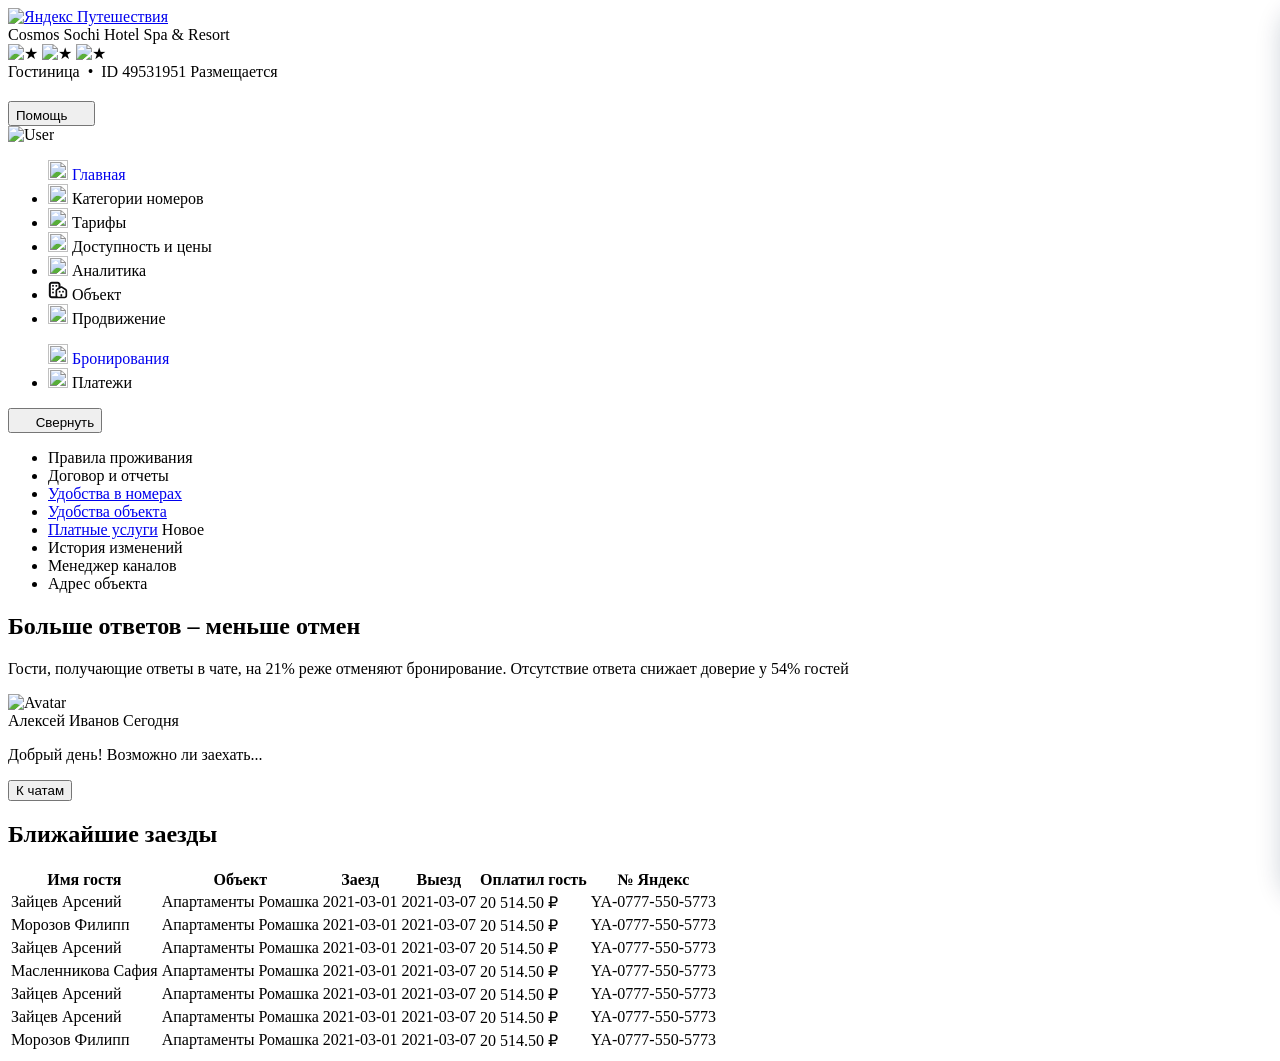
==== index.html @ efa18d1f "add index.html" ====
<!DOCTYPE html>
<html lang="ru">
<head>
  <meta charset="UTF-8">
  <meta name="viewport" content="width=device-width, initial-scale=1.0">
  <title>Extranet — Главная</title>
  <link rel="stylesheet" href="/Base2.0/tokens/tokens.css">
  <link rel="stylesheet" href="/Base2.0/styles/fonts.css">
  <link rel="stylesheet" href="/Extranet/styles.css">
  <style>
    /* BookingDrawer */
    .bd-overlay {
      position: fixed; inset: 0;
      background: rgba(13,13,15,.48);
      z-index: 200; opacity: 0;
      pointer-events: none;
      transition: opacity .3s ease;
    }
    .bd-overlay--visible { opacity: 1; pointer-events: auto; }

    .bd-drawer {
      position: fixed; top: 0; right: 0; bottom: 0;
      width: 720px;
      background: #fff;
      border-radius: 32px 0 0 32px;
      box-shadow: 0 4px 24px rgba(13,35,67,.18);
      z-index: 201;
      overflow-y: auto;
      transform: translateX(100%);
      transition: transform .35s cubic-bezier(.4,0,.2,1);
    }
    .bd-drawer--open { transform: translateX(0); }

    .bd-close-wrap {
      position: fixed; top: 0; right: 720px; bottom: 0;
      width: 80px; z-index: 202;
      display: flex; align-items: flex-start;
      justify-content: flex-end;
      padding-top: 40px; padding-right: 12px;
      opacity: 0; pointer-events: none;
      transition: opacity .3s ease;
    }
    .bd-close-wrap--visible { opacity: 1; pointer-events: auto; }

    .bd-close-btn {
      display: flex; align-items: center; justify-content: center;
      width: 56px; height: 56px;
      background: #fff; border: none; border-radius: 20px;
      cursor: pointer;
      box-shadow: 0 2px 8px rgba(13,13,15,.12);
    }
    .bd-close-btn:hover { background: #f5f5f5; }
    .bd-close-btn svg { width: 24px; height: 24px; }

    .up-table__row--active .up-td { background: #f0f4ff !important; }
  </style>
</head>
<body>
  <div class="extranet-layout">

    <!-- ─── Header ─────────────────────────────────────────────── -->
    <header class="ex-header">
      <div class="ex-header__left">
        <!-- Logo -->
        <a href="/Extranet/index.html" class="ex-logo">
          <img src="/Base2.0/assets/LogoWrapper.svg" alt="Яндекс Путешествия">
        </a>

          <!-- Hotel selector -->
        <div class="ex-hotel-selector">
          <span class="ex-hotel-selector__name">Cosmos Sochi Hotel Spa &amp; Resort</span>
          <div class="ex-hotel-selector__stars">
            <img src="/Extranet/assets/878c8e678a9e6ac3c66f79e14227854a33bf4ea5.svg" alt="★" width="16" height="16">
            <img src="/Extranet/assets/878c8e678a9e6ac3c66f79e14227854a33bf4ea5.svg" alt="★" width="16" height="16">
            <img src="/Extranet/assets/878c8e678a9e6ac3c66f79e14227854a33bf4ea5.svg" alt="★" width="16" height="16">
          </div>
          <div class="ex-hotel-selector__divider"></div>
          <span class="ex-hotel-selector__meta">Гостиница&nbsp; •&nbsp; ID 49531951</span>
          <span class="ex-hotel-selector__status">Размещается</span>
          <div class="ex-hotel-selector__divider"></div>
          <img src="/Extranet/assets/5fa4c68451031fbb33538a898504e75abbfcc20d.svg" alt="" class="ex-hotel-selector__arrow" style="transform: rotate(-90deg); width:16px; height:16px;">
        </div>
      </div>

      <div class="ex-header__right">
        <!-- Help button -->
        <button class="ex-btn-help">
          Помощь
          <img src="/Extranet/assets/0f16f7d2ba0b8eec5236bf3397557b2d69c03000.svg" alt="" width="16" height="16">
        </button>
        <!-- User avatar -->
        <div class="ex-avatar">
          <img src="/Extranet/assets/38314a65e2a3d14ef6ff5023304bc46c69811c4c.png" alt="User">
        </div>
      </div>
    </header>

    <!-- ─── Body ──────────────────────────────────────────────── -->
    <div class="ex-body">

      <!-- ─── Sidebar ─────────────────────────────────── -->
      <aside class="ex-sidebar">
        <nav class="ex-sidebar__menu">
          <!-- Group 1 -->
          <ul class="ex-sidebar__list">
            <a href="/Extranet/index.html" class="ex-snippet ex-snippet--active" style="text-decoration:none;">
              <span class="ex-snippet__icon">
                <img src="/Extranet/assets/3bc786262dec2fc94cab417e7cd8f754dcd001c2.svg" alt="" width="20" height="20">
              </span>
              <span class="ex-snippet__label">Главная</span>
            </a>
            <li class="ex-snippet">
              <span class="ex-snippet__icon">
                <img src="/Extranet/assets/8adeb14e650b099aae78d50547aa18e193871963.svg" alt="" width="20" height="20">
              </span>
              <span class="ex-snippet__label">Категории номеров</span>
            </li>
            <li class="ex-snippet">
              <span class="ex-snippet__icon">
                <img src="/Extranet/assets/b1fe04d7e178c84eb0062a43494cdf97f6b9081f.svg" alt="" width="20" height="20">
              </span>
              <span class="ex-snippet__label">Тарифы</span>
            </li>
            <li class="ex-snippet">
              <span class="ex-snippet__icon">
                <img src="/Extranet/assets/6718807c76904b2168981ed37b9888bfc2d5cfc1.svg" alt="" width="20" height="20">
              </span>
              <span class="ex-snippet__label">Доступность и цены</span>
            </li>
            <li class="ex-snippet">
              <span class="ex-snippet__icon">
                <img src="/Extranet/assets/b1fe04d7e178c84eb0062a43494cdf97f6b9081f.svg" alt="" width="20" height="20">
              </span>
              <span class="ex-snippet__label">Аналитика</span>
            </li>
            <li class="ex-snippet ex-snippet--has-submenu" id="snippet-object" onclick="toggleSubmenu()">
              <span class="ex-snippet__icon">
                <svg width="20" height="20" viewBox="0 0 20 20" fill="none" xmlns="http://www.w3.org/2000/svg"><path fill-rule="evenodd" clip-rule="evenodd" d="M8.42285 17.7715C8.41405 17.7643 8.40518 17.7573 8.39648 17.75C8.40518 17.7573 8.41406 17.7643 8.42285 17.7715ZM13.7705 8.06445C13.5018 7.89823 13.1622 7.89813 12.8936 8.06445L9.56055 10.1279C9.31526 10.2798 9.16613 10.5475 9.16602 10.8359V15.833C9.16628 16.293 9.53895 16.666 9.99902 16.666H16.666C17.1259 16.6658 17.4988 16.2929 17.499 15.833V10.8359C17.4989 10.5476 17.3497 10.2798 17.1045 10.1279L13.7705 8.06445ZM3.83203 3.66699C3.2799 3.66717 2.83203 4.11482 2.83203 4.66699V15.334C2.83238 15.8859 3.28011 16.3338 3.83203 16.334H7.5498C7.51684 16.1721 7.49906 16.0046 7.49902 15.833V10.8359C7.49914 9.97028 7.94754 9.16659 8.68359 8.71094L10.499 7.58691V4.66699C10.499 4.11482 10.0512 3.66717 9.49902 3.66699H3.83203ZM12.499 18.334H3.83203L3.67773 18.3301C2.14404 18.2522 0.913958 17.0219 0.835938 15.4883L0.832031 15.334V4.66699C0.832031 3.01025 2.17533 1.66717 3.83203 1.66699H9.49902L9.65332 1.6709C11.2383 1.75137 12.499 3.062 12.499 4.66699V6.41504C12.4961 6.41607 12.4931 6.41693 12.4902 6.41797C13.1978 6.16488 13.9936 6.24209 14.6484 6.64746L17.9814 8.71094C18.7175 9.1666 19.1659 9.97029 19.166 10.8359V15.833C19.1658 17.2134 18.0464 18.3328 16.666 18.333H12.499V18.334ZM8.23926 17.6084C8.28934 17.6581 8.34236 17.7047 8.39648 17.75C8.34234 17.7047 8.28937 17.6581 8.23926 17.6084Z" fill="#0D0D0F"/><rect x="4.16602" y="5" width="1.66667" height="1.66667" fill="#0D0D0F"/><rect x="4.16602" y="8.33334" width="1.66667" height="1.66667" fill="#0D0D0F"/><rect x="4.16602" y="11.6667" width="1.66667" height="1.66667" fill="#0D0D0F"/><rect x="7.5" y="5" width="1.66667" height="1.66667" fill="#0D0D0F"/><rect x="10.832" y="10.8333" width="1.66667" height="1.66667" fill="#0D0D0F"/><rect x="14.166" y="10.8333" width="1.66667" height="1.66667" fill="#0D0D0F"/><rect x="12.5" y="14.1667" width="1.66667" height="2.5" fill="#0D0D0F"/></svg>
              </span>
              <span class="ex-snippet__label">Объект</span>
              <span class="ex-snippet__lamp">
                <img src="/Extranet/assets/014f2e8cb513fc61d56c389a19389c9f83a7fdf3.svg" alt="" width="16" height="16">
              </span>

            </li>
            <li class="ex-snippet">
              <span class="ex-snippet__icon">
                <img src="/Extranet/assets/d44fcc869a4752109bb274d0ad32b79adb279e1d.svg" alt="" width="20" height="20">
              </span>
              <span class="ex-snippet__label">Продвижение</span>
            </li>
          </ul>

          <div class="ex-sidebar__divider"></div>

          <!-- Group 2 -->
          <ul class="ex-sidebar__list">
            <a href="/Extranet/bookings.html" class="ex-snippet" style="text-decoration:none;">
              <span class="ex-snippet__icon">
                <img src="/Extranet/assets/8c0527ee1c6aa7f0f9e68ebe4af1b64ba7e3fd60.svg" alt="" width="20" height="20">
              </span>
              <span class="ex-snippet__label">Бронирования</span>
            </a>
            <li class="ex-snippet">
              <span class="ex-snippet__icon">
                <img src="/Extranet/assets/b2b597a38cd6603580eace27315e018a40abfd3b.svg" alt="" width="20" height="20">
              </span>
              <span class="ex-snippet__label">Платежи</span>
            </li>
          </ul>
        </nav>

        <!-- Collapse button -->
        <button class="ex-snippet ex-snippet--collapse">
          <span class="ex-snippet__icon">
            <img src="/Extranet/assets/5fa4c68451031fbb33538a898504e75abbfcc20d.svg" alt="" width="16" height="16">
          </span>
          <span class="ex-snippet__label">Свернуть</span>
        </button>
      </aside>

      <!-- ─── Submenu: Объект ─────────────────────────── -->
      <div class="ex-submenu" id="submenu-object">
        <ul class="ex-submenu__list">
          <li class="ex-submenu__item">Правила проживания</li>
          <li class="ex-submenu__item">Договор и отчеты</li>
          <li class="ex-submenu__item">
            <a href="/Extranet/amenities.html" class="ex-submenu__link">Удобства в номерах</a>
          </li>
          <li class="ex-submenu__item">
            <a href="/Extranet/amenities.html" class="ex-submenu__link">Удобства объекта</a>
          </li>
          <li class="ex-submenu__item ex-submenu__item--with-badge">
            <a href="/Extranet/paid-services.html" class="ex-submenu__link">Платные услуги</a>
            <span class="ex-submenu__badge">Новое</span>
          </li>
          <li class="ex-submenu__item">История изменений</li>
          <li class="ex-submenu__item">Менеджер каналов</li>
          <li class="ex-submenu__item">Адрес объекта</li>
        </ul>
      </div>

      <!-- ─── Main content ────────────────────────────── -->
      <main class="ex-main">

        <!-- Chat Banner -->
        <div class="ex-chat-banner">
          <!-- Wave background rendered via CSS gradient + pseudo-elements -->
          <div class="ex-chat-banner__bg"></div>

          <div class="ex-chat-banner__content">
            <div class="ex-chat-banner__text">
              <h2 class="ex-chat-banner__title">Больше ответов – меньше отмен</h2>
              <p class="ex-chat-banner__sub">Гости, получающие ответы в чате, на 21% реже отменяют бронирование. Отсутствие ответа снижает доверие у 54% гостей</p>
            </div>
          </div>

          <!-- Chat preview bubble -->
          <div class="ex-chat-bubble">
            <div class="ex-chat-bubble__blob"></div>
            <div class="ex-chat-bubble__inner">
              <div class="ex-chat-bubble__avatar">
                <img src="/Extranet/assets/b961cb2f4d5815f1dd755bee6ae89beb5fd4b330.png" alt="Avatar">
                <span class="ex-chat-bubble__online"></span>
              </div>
              <div class="ex-chat-bubble__message">
                <div class="ex-chat-bubble__row">
                  <span class="ex-chat-bubble__author">Алексей Иванов</span>
                  <span class="ex-chat-bubble__time">Сегодня</span>
                </div>
                <p class="ex-chat-bubble__text">Добрый день! Возможно ли заехать...</p>
              </div>
            </div>
          </div>

          <!-- CTA button -->
          <button class="ex-btn-chats">К чатам</button>
        </div>

        <!-- Upcoming stays block -->
        <div class="ex-upcoming">
          <div class="ex-upcoming__card">
            <h2 class="ex-upcoming__title">Ближайшие заезды</h2>

            <!-- Table -->
            <div class="up-table-wrap">
              <table class="up-table">
                <thead>
                  <tr class="up-table__head-row">
                    <th class="up-th up-col--guest">Имя гостя</th>
                    <th class="up-th up-col--object">Объект</th>
                    <th class="up-th up-col--date">Заезд</th>
                    <th class="up-th up-col--date">Выезд</th>
                    <th class="up-th up-col--paid">Оплатил гость</th>
                    <th class="up-th up-col--yandex">№ Яндекс</th>
                  </tr>
                </thead>
                <tbody>
                  <tr class="up-table__row">
                    <td class="up-td up-col--guest">Зайцев Арсений</td>
                    <td class="up-td up-col--object">Апартаменты Ромашка</td>
                    <td class="up-td up-col--date">2021-03-01</td>
                    <td class="up-td up-col--date">2021-03-07</td>
                    <td class="up-td up-col--paid">20 514.50 ₽</td>
                    <td class="up-td up-col--yandex">YA-0777-550-5773</td>
                  </tr>
                  <tr class="up-table__row">
                    <td class="up-td up-col--guest">Морозов Филипп</td>
                    <td class="up-td up-col--object">Апартаменты Ромашка</td>
                    <td class="up-td up-col--date">2021-03-01</td>
                    <td class="up-td up-col--date">2021-03-07</td>
                    <td class="up-td up-col--paid">20 514.50 ₽</td>
                    <td class="up-td up-col--yandex">YA-0777-550-5773</td>
                  </tr>
                  <tr class="up-table__row">
                    <td class="up-td up-col--guest">Зайцев Арсений</td>
                    <td class="up-td up-col--object">Апартаменты Ромашка</td>
                    <td class="up-td up-col--date">2021-03-01</td>
                    <td class="up-td up-col--date">2021-03-07</td>
                    <td class="up-td up-col--paid">20 514.50 ₽</td>
                    <td class="up-td up-col--yandex">YA-0777-550-5773</td>
                  </tr>
                  <tr class="up-table__row">
                    <td class="up-td up-col--guest">Масленникова Сафия</td>
                    <td class="up-td up-col--object">Апартаменты Ромашка</td>
                    <td class="up-td up-col--date">2021-03-01</td>
                    <td class="up-td up-col--date">2021-03-07</td>
                    <td class="up-td up-col--paid">20 514.50 ₽</td>
                    <td class="up-td up-col--yandex">YA-0777-550-5773</td>
                  </tr>
                  <tr class="up-table__row">
                    <td class="up-td up-col--guest">Зайцев Арсений</td>
                    <td class="up-td up-col--object">Апартаменты Ромашка</td>
                    <td class="up-td up-col--date">2021-03-01</td>
                    <td class="up-td up-col--date">2021-03-07</td>
                    <td class="up-td up-col--paid">20 514.50 ₽</td>
                    <td class="up-td up-col--yandex">YA-0777-550-5773</td>
                  </tr>
                  <tr class="up-table__row">
                    <td class="up-td up-col--guest">Зайцев Арсений</td>
                    <td class="up-td up-col--object">Апартаменты Ромашка</td>
                    <td class="up-td up-col--date">2021-03-01</td>
                    <td class="up-td up-col--date">2021-03-07</td>
                    <td class="up-td up-col--paid">20 514.50 ₽</td>
                    <td class="up-td up-col--yandex">YA-0777-550-5773</td>
                  </tr>

                  <tr class="up-table__row">
                    <td class="up-td up-col--guest">Морозов Филипп</td>
                    <td class="up-td up-col--object">Апартаменты Ромашка</td>
                    <td class="up-td up-col--date">2021-03-01</td>
                    <td class="up-td up-col--date">2021-03-07</td>
                    <td class="up-td up-col--paid">20 514.50 ₽</td>
                    <td class="up-td up-col--yandex">YA-0777-550-5773</td>
                  </tr>
                </tbody>
              </table>
            </div>

          </div>
        </div>

      </main>
    </div>
  </div>
  <!-- ═══════════════ BookingDrawer ═══════════════════════════ -->

  <!-- Overlay -->
  <div class="bd-overlay" id="bd-overlay"></div>

  <!-- Close button -->
  <div class="bd-close-wrap" id="bd-close-wrap">
    <button class="bd-close-btn" id="bd-close-btn" aria-label="Закрыть">
      <svg viewBox="0 0 24 24" fill="none" xmlns="http://www.w3.org/2000/svg">
        <path d="M18 6L6 18M6 6l12 12" stroke="#0d0d0f" stroke-width="1.8" stroke-linecap="round"/>
      </svg>
    </button>
  </div>

  <!-- Drawer panel -->
  <div class="bd-drawer" id="bd-drawer" role="dialog" aria-modal="true" aria-label="Детали бронирования">
    <div class="bd-inner">

      <!-- ── Заголовок ─────────────────────────────────────────── -->
      <div class="bd-header">
        <h2 class="bd-guest-name">Морозов Филипп</h2>
        <button class="bd-chat-btn">
          <svg width="20" height="20" viewBox="0 0 20 20" fill="none" xmlns="http://www.w3.org/2000/svg">
            <path fill-rule="evenodd" clip-rule="evenodd" d="M3 5a2 2 0 012-2h10a2 2 0 012 2v8a2 2 0 01-2 2h-4.5l-3.5 2.5V15H5a2 2 0 01-2-2V5z" stroke="#0d0d0f" stroke-width="1.4" stroke-linejoin="round"/>
          </svg>
          В чат с гостем
        </button>
      </div>

      <!-- ── Основная информация ────────────────────────────────── -->
      <div class="bd-section">
        <p class="bd-section__title">Основная информация</p>
        <div class="bd-fields">

          <div class="bd-row">
            <div class="bd-item">
              <span class="bd-item__label">№ Яндекс</span>
              <span class="bd-item__value">YA-0777-550-5773</span>
            </div>
            <div class="bd-item">
              <span class="bd-item__label">Статус брони</span>
              <span class="bd-item__value bd-item__value--success">Подтверждена</span>
            </div>
            <div class="bd-item bd-item--168">
              <span class="bd-item__label">Получено</span>
              <span class="bd-item__value">14.02.2025, четверг</span>
              <span class="bd-item__value">12:32 (местное время)</span>
            </div>
          </div>

          <div class="bd-divider"></div>

          <div class="bd-row">
            <div class="bd-item">
              <span class="bd-item__label">Основной гость</span>
              <span class="bd-item__value">Морозов Филипп</span>
            </div>
            <div class="bd-item">
              <span class="bd-item__label">Количество гостей</span>
              <span class="bd-item__value">Взрослые: 1<br>Дети: 3 (возраст: 1,7 и 4)</span>
            </div>
            <div class="bd-item bd-item--168">
              <span class="bd-item__label">Количество номеров</span>
              <span class="bd-item__value">1</span>
            </div>
          </div>

          <div class="bd-divider"></div>

          <div class="bd-row">
            <div class="bd-item">
              <span class="bd-item__label">Заезд</span>
              <span class="bd-item__value">14.02.2025, пятница</span>
              <span class="bd-item__value">С 08:00 (местное время)</span>
            </div>
            <div class="bd-item">
              <span class="bd-item__label">Выезд</span>
              <span class="bd-item__value">28.02.2025, пятница</span>
              <span class="bd-item__value">До 16:00 (местное время)</span>
            </div>
            <div class="bd-item bd-item--168">
              <span class="bd-item__label">Количество ночей</span>
              <span class="bd-item__value">14</span>
            </div>
          </div>

          <div class="bd-row">
            <div class="bd-item">
              <div class="bd-check-row">
                <svg width="16" height="16" viewBox="0 0 16 16" fill="none" xmlns="http://www.w3.org/2000/svg">
                  <path d="M2.667 8.333l3.333 3.334 7.333-7.334" stroke="#02ad0d" stroke-width="1.5" stroke-linecap="round" stroke-linejoin="round"/>
                </svg>
                <span>Ранний заезд</span>
              </div>
            </div>
            <div class="bd-item">
              <div class="bd-check-row">
                <svg width="16" height="16" viewBox="0 0 16 16" fill="none" xmlns="http://www.w3.org/2000/svg">
                  <path d="M2.667 8.333l3.333 3.334 7.333-7.334" stroke="#02ad0d" stroke-width="1.5" stroke-linecap="round" stroke-linejoin="round"/>
                </svg>
                <span>Поздний выезд</span>
              </div>
            </div>
          </div>

        </div>
      </div>

      <!-- ── Контакты гостя ─────────────────────────────────────── -->
      <div class="bd-section">
        <p class="bd-section__title">Контакты гостя</p>
        <div class="bd-row">
          <div class="bd-item">
            <span class="bd-item__label">ФИО</span>
            <span class="bd-item__value">Морозов Филипп</span>
          </div>
          <div class="bd-item">
            <span class="bd-item__label">Телефон</span>
            <span class="bd-item__value">+79000854123</span>
          </div>
          <div class="bd-item bd-item--168">
            <span class="bd-item__label">Почта</span>
            <span class="bd-item__value" style="word-break:break-all;white-space:normal;">yndx-test-chesnokov-as-0sejsv@yandex.ru</span>
          </div>
        </div>
      </div>

      <!-- ── Размещение ─────────────────────────────────────────── -->
      <div class="bd-section">
        <p class="bd-section__title">Размещение</p>
        <div class="bd-room">
          <img class="bd-room__img"
               src="http://localhost:3845/assets/5146429db42e4f3c4278036dc21b840daea99742.png"
               alt="Номер"
               onerror="this.style.background='#e6e5e7';this.removeAttribute('src')">
          <div class="bd-room__info">
            <span class="bd-room__name">Номер 1. Стандарт</span>
            <span class="bd-room__type">Двухместный номер</span>
          </div>
        </div>
        <div class="bd-divider"></div>
        <div class="bd-guest-row">
          <span class="bd-guest-row__role">Гость 1. Взрослый · Основное место</span>
          <span class="bd-guest-row__name">Konstantin Konstantinopolsky</span>
        </div>
        <div class="bd-guest-row">
          <span class="bd-guest-row__role">Гость 2. Взрослый · Основное место</span>
          <span class="bd-guest-row__name">Konstantin Konstantinopolsky</span>
        </div>
        <div class="bd-guest-row">
          <span class="bd-guest-row__role">Гость 3. Ребёнок · Дополнительное место</span>
          <span class="bd-guest-row__name">Konstantin Konstantinopolsky</span>
        </div>
      </div>

      <!-- ── Платные услуги ─────────────────────────────────────── -->
      <div class="bd-section">
        <p class="bd-section__title">Платные услуги</p>
        <div class="bd-fields">
          <div class="bd-row">
            <div class="bd-item"><span class="bd-item__label">Услуга</span><span class="bd-item__value">Проживание с животными</span></div>
            <div class="bd-item"><span class="bd-item__label">Расчёт стоимости</span><span class="bd-item__value">За гостя</span></div>
            <div class="bd-item bd-item--flex"><span class="bd-item__label">Количество</span><span class="bd-item__value">1</span></div>
          </div>
          <div class="bd-divider"></div>
          <div class="bd-row">
            <div class="bd-item"><span class="bd-item__label">Услуга</span><span class="bd-item__value">Парковка</span></div>
            <div class="bd-item"><span class="bd-item__label">Расчёт стоимости</span><span class="bd-item__value">За гостя в сутки</span></div>
            <div class="bd-item bd-item--flex"><span class="bd-item__label">Количество</span><span class="bd-item__value">4</span></div>
          </div>
          <div class="bd-divider"></div>
          <div class="bd-row">
            <div class="bd-item"><span class="bd-item__label">Услуга</span><span class="bd-item__value">СПА – комплекс</span></div>
            <div class="bd-item"><span class="bd-item__label">Расчёт стоимости</span><span class="bd-item__value">За гостя в сутки</span></div>
            <div class="bd-item bd-item--flex"><span class="bd-item__label">Количество</span><span class="bd-item__value">1</span></div>
          </div>
          <div class="bd-divider"></div>
          <div class="bd-row">
            <div class="bd-item"><span class="bd-item__label">Услуга</span><span class="bd-item__value">Украшение номера</span></div>
            <div class="bd-item"><span class="bd-item__label">Расчёт стоимости</span><span class="bd-item__value">За гостя</span></div>
            <div class="bd-item bd-item--flex"><span class="bd-item__label">Количество</span><span class="bd-item__value">1</span></div>
          </div>
        </div>
      </div>

      <!-- ── Оплата ──────────────────────────────────────────────── -->
      <div class="bd-section">
        <p class="bd-section__title">Оплата</p>
        <div class="bd-fields">
          <div class="bd-pricelist">
            <div class="bd-pricelist__header">
              <div class="bd-pricelist__header-left">
                <span class="bd-pricelist__label">Проживание 3 ночи</span>
                <svg width="12" height="12" viewBox="0 0 12 12" fill="none"><path d="M2 5l4-4 4 4" stroke="#0d0d0f" stroke-width="1.3" stroke-linecap="round" stroke-linejoin="round"/></svg>
              </div>
              <span class="bd-pricelist__total">20&nbsp;000&nbsp;₽</span>
            </div>
            <div class="bd-pricelist__lines">
              <div class="bd-pricelist__line"><span class="bd-pricelist__line-name">1 ночь х 1 номер · Пятница, 25 июня</span><span class="bd-pricelist__line-val">8&nbsp;000&nbsp;₽</span></div>
              <div class="bd-pricelist__line"><span class="bd-pricelist__line-name">2 ночь х 1 номер · Суббота, 26 июня</span><span class="bd-pricelist__line-val">7&nbsp;000&nbsp;₽</span></div>
              <div class="bd-pricelist__line"><span class="bd-pricelist__line-name">3 ночь х 1 номер · Воскресенье, 27 июня</span><span class="bd-pricelist__line-val">5&nbsp;000&nbsp;₽</span></div>
            </div>
          </div>
          <div class="bd-pricelist">
            <div class="bd-pricelist__header">
              <div class="bd-pricelist__header-left">
                <span class="bd-pricelist__label">Дополнительные услуги</span>
                <svg width="12" height="12" viewBox="0 0 12 12" fill="none"><path d="M2 5l4-4 4 4" stroke="#0d0d0f" stroke-width="1.3" stroke-linecap="round" stroke-linejoin="round"/></svg>
              </div>
              <span class="bd-pricelist__total">11&nbsp;000&nbsp;₽</span>
            </div>
            <div class="bd-pricelist__lines">
              <div class="bd-pricelist__line"><span class="bd-pricelist__line-name">Ранний заезд</span><span class="bd-pricelist__line-val">4&nbsp;000&nbsp;₽</span></div>
              <div class="bd-pricelist__line"><span class="bd-pricelist__line-name">Поздний выезд</span><span class="bd-pricelist__line-val">5&nbsp;000&nbsp;₽</span></div>
              <div class="bd-pricelist__line"><span class="bd-pricelist__line-name">СПА – комплекс</span><span class="bd-pricelist__line-val">1&nbsp;000&nbsp;₽</span></div>
              <div class="bd-pricelist__line"><span class="bd-pricelist__line-name">Украшение номера</span><span class="bd-pricelist__line-val">1&nbsp;000&nbsp;₽</span></div>
            </div>
          </div>
          <div class="bd-divider"></div>
          <div class="bd-summary-block">
            <div class="bd-summary-row"><span class="bd-summary-row__label">Всего оплачено гостем</span><span class="bd-summary-row__val">31&nbsp;000,50&nbsp;₽</span></div>
            <div class="bd-summary-row bd-summary-row--sub"><span class="bd-summary-row__label">Промоакция «Скидки лояльным путешественникам» 5%</span><span class="bd-summary-row__val bd-summary-row__val--red">–&nbsp;3&nbsp;000&nbsp;₽</span></div>
          </div>
          <div class="bd-divider"></div>
          <div class="bd-summary-block">
            <div class="bd-summary-row"><span class="bd-summary-row__label">Объект получит</span><span class="bd-summary-row__val">28&nbsp;900&nbsp;₽</span></div>
            <div class="bd-summary-row bd-summary-row--sub"><span class="bd-summary-row__label">Вознаграждение Яндекса с учётом скидки по совместной акции</span><span class="bd-summary-row__val bd-summary-row__val--red">–&nbsp;654&nbsp;₽</span></div>
          </div>
        </div>
      </div>

      <!-- ── Тариф ───────────────────────────────────────────────── -->
      <div class="bd-section">
        <p class="bd-section__title">Тариф</p>
        <div class="bd-fields">
          <div class="bd-row">
            <div class="bd-item"><span class="bd-item__label">Название</span><span class="bd-item__value">Гибкий тариф</span></div>
            <div class="bd-item"><span class="bd-item__label">Тип</span><span class="bd-item__value">Основной</span></div>
          </div>
          <div class="bd-divider"></div>
          <div class="bd-row">
            <div class="bd-item"><span class="bd-item__label">План питания</span><span class="bd-item__value">Без питания</span></div>
            <div class="bd-item" style="flex:0 0 380px;">
              <span class="bd-item__label">Правила отмены</span>
              <div class="bd-cancellation">
                <span class="bd-cancellation__text">Штраф за отмену (удержано) — 7&nbsp;000&nbsp;₽</span>
                <svg width="16" height="16" viewBox="0 0 16 16" fill="none"><circle cx="8" cy="8" r="6.5" stroke="#9c9ba2" stroke-width="1.3"/><path d="M8 7v4" stroke="#9c9ba2" stroke-width="1.3" stroke-linecap="round"/><circle cx="8" cy="5.5" r="0.75" fill="#9c9ba2"/></svg>
              </div>
            </div>
          </div>
        </div>
      </div>

    </div>
  </div>
  <!-- ═══════════════ /BookingDrawer ════════════════════════════ -->

  <script>
    function toggleSubmenu() {
      const submenu = document.getElementById('submenu-object');
      const snippet = document.getElementById('snippet-object');
      const arrow   = document.getElementById('object-arrow');
      const isOpen  = submenu.classList.toggle('ex-submenu--open');
      snippet.classList.toggle('ex-snippet--open', isOpen);
      arrow.classList.toggle('ex-snippet__arrow--up', isOpen);
    }

    // ─── BookingDrawer ─────────────────────────────────────────
    var bdOverlay   = document.getElementById('bd-overlay');
    var bdDrawer    = document.getElementById('bd-drawer');
    var bdCloseWrap = document.getElementById('bd-close-wrap');
    var bdCloseBtn  = document.getElementById('bd-close-btn');
    var bdActiveRow = null;

    function bdOpen(row) {
      if (bdActiveRow) bdActiveRow.classList.remove('up-table__row--active');
      bdActiveRow = row;
      row.classList.add('up-table__row--active');
      bdOverlay.classList.add('bd-overlay--visible');
      bdDrawer.classList.add('bd-drawer--open');
      bdCloseWrap.classList.add('bd-close-wrap--visible');
      document.body.style.overflow = 'hidden';
    }

    function bdClose() {
      bdOverlay.classList.remove('bd-overlay--visible');
      bdDrawer.classList.remove('bd-drawer--open');
      bdCloseWrap.classList.remove('bd-close-wrap--visible');
      document.body.style.overflow = '';
      if (bdActiveRow) {
        bdActiveRow.classList.remove('up-table__row--active');
        bdActiveRow = null;
      }
    }

    document.querySelectorAll('.up-table__row').forEach(function (row) {
      row.addEventListener('click', function () {
        if (bdActiveRow === row && bdDrawer.classList.contains('bd-drawer--open')) {
          bdClose();
        } else {
          bdOpen(row);
        }
      });
    });

    bdCloseBtn.addEventListener('click', bdClose);
    bdOverlay.addEventListener('click', bdClose);

    document.addEventListener('keydown', function (e) {
      if (e.key === 'Escape') bdClose();
    });
  </script>
</body>
</html>
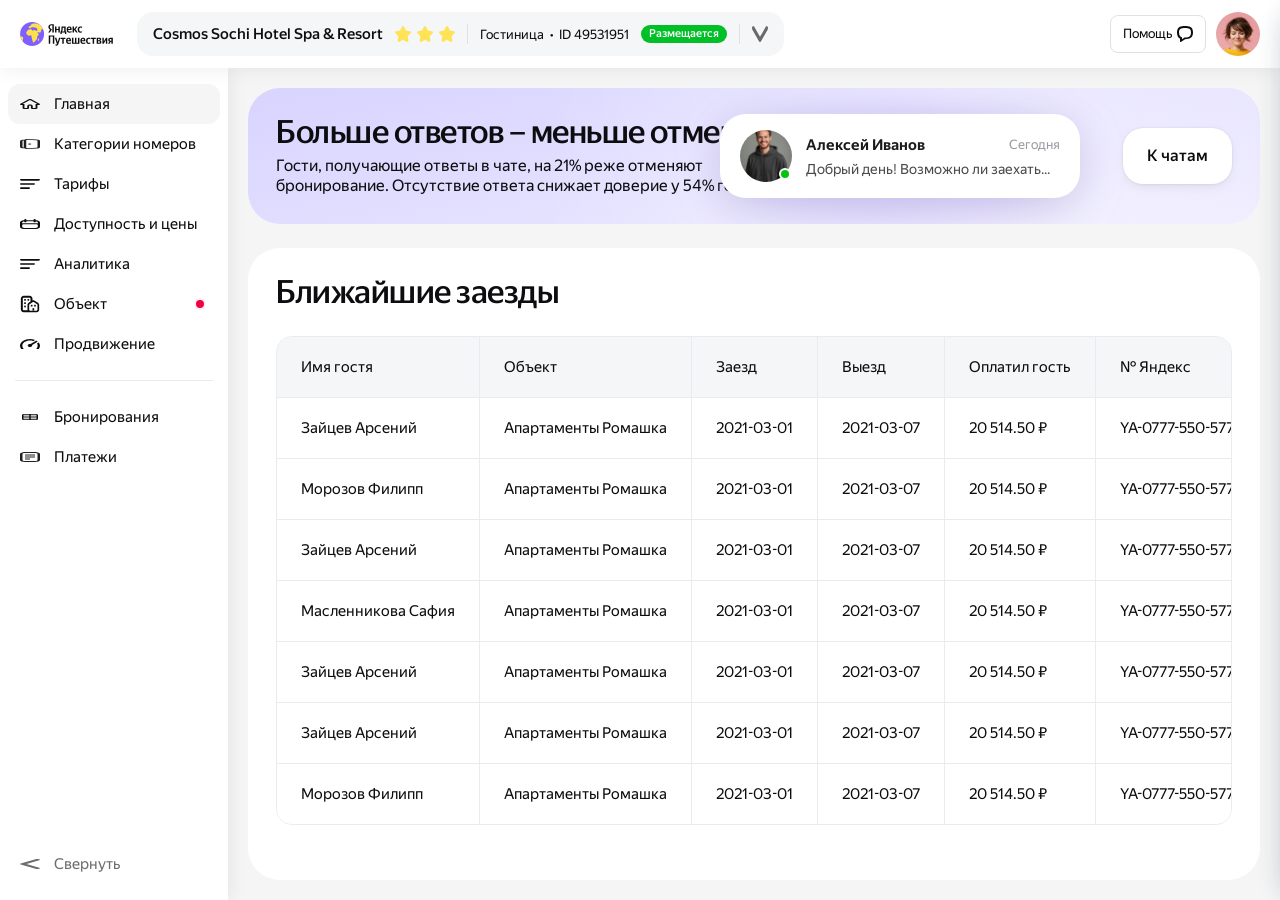
==== commit 4f6166c8: "fix: use relative paths for Base2.0, Fonts and assets" ====
--- a/index.html
+++ b/index.html
@@ -4,9 +4,9 @@
   <meta charset="UTF-8">
   <meta name="viewport" content="width=device-width, initial-scale=1.0">
   <title>Extranet — Главная</title>
-  <link rel="stylesheet" href="/Base2.0/tokens/tokens.css">
-  <link rel="stylesheet" href="/Base2.0/styles/fonts.css">
-  <link rel="stylesheet" href="/Extranet/styles.css">
+  <link rel="stylesheet" href="../Base2.0/tokens/tokens.css">
+  <link rel="stylesheet" href="../Base2.0/styles/fonts.css">
+  <link rel="stylesheet" href="./styles.css">
   <style>
     /* BookingDrawer */
     .bd-overlay {
@@ -62,23 +62,23 @@
     <header class="ex-header">
       <div class="ex-header__left">
         <!-- Logo -->
-        <a href="/Extranet/index.html" class="ex-logo">
-          <img src="/Base2.0/assets/LogoWrapper.svg" alt="Яндекс Путешествия">
+        <a href="./index.html" class="ex-logo">
+          <img src="../Base2.0/assets/LogoWrapper.svg" alt="Яндекс Путешествия">
         </a>
 
           <!-- Hotel selector -->
         <div class="ex-hotel-selector">
           <span class="ex-hotel-selector__name">Cosmos Sochi Hotel Spa &amp; Resort</span>
           <div class="ex-hotel-selector__stars">
-            <img src="/Extranet/assets/878c8e678a9e6ac3c66f79e14227854a33bf4ea5.svg" alt="★" width="16" height="16">
-            <img src="/Extranet/assets/878c8e678a9e6ac3c66f79e14227854a33bf4ea5.svg" alt="★" width="16" height="16">
-            <img src="/Extranet/assets/878c8e678a9e6ac3c66f79e14227854a33bf4ea5.svg" alt="★" width="16" height="16">
+            <img src="./assets/878c8e678a9e6ac3c66f79e14227854a33bf4ea5.svg" alt="★" width="16" height="16">
+            <img src="./assets/878c8e678a9e6ac3c66f79e14227854a33bf4ea5.svg" alt="★" width="16" height="16">
+            <img src="./assets/878c8e678a9e6ac3c66f79e14227854a33bf4ea5.svg" alt="★" width="16" height="16">
           </div>
           <div class="ex-hotel-selector__divider"></div>
           <span class="ex-hotel-selector__meta">Гостиница&nbsp; •&nbsp; ID 49531951</span>
           <span class="ex-hotel-selector__status">Размещается</span>
           <div class="ex-hotel-selector__divider"></div>
-          <img src="/Extranet/assets/5fa4c68451031fbb33538a898504e75abbfcc20d.svg" alt="" class="ex-hotel-selector__arrow" style="transform: rotate(-90deg); width:16px; height:16px;">
+          <img src="./assets/5fa4c68451031fbb33538a898504e75abbfcc20d.svg" alt="" class="ex-hotel-selector__arrow" style="transform: rotate(-90deg); width:16px; height:16px;">
         </div>
       </div>
 
@@ -86,11 +86,11 @@
         <!-- Help button -->
         <button class="ex-btn-help">
           Помощь
-          <img src="/Extranet/assets/0f16f7d2ba0b8eec5236bf3397557b2d69c03000.svg" alt="" width="16" height="16">
+          <img src="./assets/0f16f7d2ba0b8eec5236bf3397557b2d69c03000.svg" alt="" width="16" height="16">
         </button>
         <!-- User avatar -->
         <div class="ex-avatar">
-          <img src="/Extranet/assets/38314a65e2a3d14ef6ff5023304bc46c69811c4c.png" alt="User">
+          <img src="./assets/38314a65e2a3d14ef6ff5023304bc46c69811c4c.png" alt="User">
         </div>
       </div>
     </header>
@@ -103,33 +103,33 @@
         <nav class="ex-sidebar__menu">
           <!-- Group 1 -->
           <ul class="ex-sidebar__list">
-            <a href="/Extranet/index.html" class="ex-snippet ex-snippet--active" style="text-decoration:none;">
-              <span class="ex-snippet__icon">
-                <img src="/Extranet/assets/3bc786262dec2fc94cab417e7cd8f754dcd001c2.svg" alt="" width="20" height="20">
+            <a href="./index.html" class="ex-snippet ex-snippet--active" style="text-decoration:none;">
+              <span class="ex-snippet__icon">
+                <img src="./assets/3bc786262dec2fc94cab417e7cd8f754dcd001c2.svg" alt="" width="20" height="20">
               </span>
               <span class="ex-snippet__label">Главная</span>
             </a>
             <li class="ex-snippet">
               <span class="ex-snippet__icon">
-                <img src="/Extranet/assets/8adeb14e650b099aae78d50547aa18e193871963.svg" alt="" width="20" height="20">
+                <img src="./assets/8adeb14e650b099aae78d50547aa18e193871963.svg" alt="" width="20" height="20">
               </span>
               <span class="ex-snippet__label">Категории номеров</span>
             </li>
             <li class="ex-snippet">
               <span class="ex-snippet__icon">
-                <img src="/Extranet/assets/b1fe04d7e178c84eb0062a43494cdf97f6b9081f.svg" alt="" width="20" height="20">
+                <img src="./assets/b1fe04d7e178c84eb0062a43494cdf97f6b9081f.svg" alt="" width="20" height="20">
               </span>
               <span class="ex-snippet__label">Тарифы</span>
             </li>
             <li class="ex-snippet">
               <span class="ex-snippet__icon">
-                <img src="/Extranet/assets/6718807c76904b2168981ed37b9888bfc2d5cfc1.svg" alt="" width="20" height="20">
+                <img src="./assets/6718807c76904b2168981ed37b9888bfc2d5cfc1.svg" alt="" width="20" height="20">
               </span>
               <span class="ex-snippet__label">Доступность и цены</span>
             </li>
             <li class="ex-snippet">
               <span class="ex-snippet__icon">
-                <img src="/Extranet/assets/b1fe04d7e178c84eb0062a43494cdf97f6b9081f.svg" alt="" width="20" height="20">
+                <img src="./assets/b1fe04d7e178c84eb0062a43494cdf97f6b9081f.svg" alt="" width="20" height="20">
               </span>
               <span class="ex-snippet__label">Аналитика</span>
             </li>
@@ -139,13 +139,13 @@
               </span>
               <span class="ex-snippet__label">Объект</span>
               <span class="ex-snippet__lamp">
-                <img src="/Extranet/assets/014f2e8cb513fc61d56c389a19389c9f83a7fdf3.svg" alt="" width="16" height="16">
+                <img src="./assets/014f2e8cb513fc61d56c389a19389c9f83a7fdf3.svg" alt="" width="16" height="16">
               </span>
 
             </li>
             <li class="ex-snippet">
               <span class="ex-snippet__icon">
-                <img src="/Extranet/assets/d44fcc869a4752109bb274d0ad32b79adb279e1d.svg" alt="" width="20" height="20">
+                <img src="./assets/d44fcc869a4752109bb274d0ad32b79adb279e1d.svg" alt="" width="20" height="20">
               </span>
               <span class="ex-snippet__label">Продвижение</span>
             </li>
@@ -155,15 +155,15 @@
 
           <!-- Group 2 -->
           <ul class="ex-sidebar__list">
-            <a href="/Extranet/bookings.html" class="ex-snippet" style="text-decoration:none;">
-              <span class="ex-snippet__icon">
-                <img src="/Extranet/assets/8c0527ee1c6aa7f0f9e68ebe4af1b64ba7e3fd60.svg" alt="" width="20" height="20">
+            <a href="./bookings.html" class="ex-snippet" style="text-decoration:none;">
+              <span class="ex-snippet__icon">
+                <img src="./assets/8c0527ee1c6aa7f0f9e68ebe4af1b64ba7e3fd60.svg" alt="" width="20" height="20">
               </span>
               <span class="ex-snippet__label">Бронирования</span>
             </a>
             <li class="ex-snippet">
               <span class="ex-snippet__icon">
-                <img src="/Extranet/assets/b2b597a38cd6603580eace27315e018a40abfd3b.svg" alt="" width="20" height="20">
+                <img src="./assets/b2b597a38cd6603580eace27315e018a40abfd3b.svg" alt="" width="20" height="20">
               </span>
               <span class="ex-snippet__label">Платежи</span>
             </li>
@@ -173,7 +173,7 @@
         <!-- Collapse button -->
         <button class="ex-snippet ex-snippet--collapse">
           <span class="ex-snippet__icon">
-            <img src="/Extranet/assets/5fa4c68451031fbb33538a898504e75abbfcc20d.svg" alt="" width="16" height="16">
+            <img src="./assets/5fa4c68451031fbb33538a898504e75abbfcc20d.svg" alt="" width="16" height="16">
           </span>
           <span class="ex-snippet__label">Свернуть</span>
         </button>
@@ -185,13 +185,13 @@
           <li class="ex-submenu__item">Правила проживания</li>
           <li class="ex-submenu__item">Договор и отчеты</li>
           <li class="ex-submenu__item">
-            <a href="/Extranet/amenities.html" class="ex-submenu__link">Удобства в номерах</a>
+            <a href="./amenities.html" class="ex-submenu__link">Удобства в номерах</a>
           </li>
           <li class="ex-submenu__item">
-            <a href="/Extranet/amenities.html" class="ex-submenu__link">Удобства объекта</a>
+            <a href="./amenities.html" class="ex-submenu__link">Удобства объекта</a>
           </li>
           <li class="ex-submenu__item ex-submenu__item--with-badge">
-            <a href="/Extranet/paid-services.html" class="ex-submenu__link">Платные услуги</a>
+            <a href="./paid-services.html" class="ex-submenu__link">Платные услуги</a>
             <span class="ex-submenu__badge">Новое</span>
           </li>
           <li class="ex-submenu__item">История изменений</li>
@@ -220,7 +220,7 @@
             <div class="ex-chat-bubble__blob"></div>
             <div class="ex-chat-bubble__inner">
               <div class="ex-chat-bubble__avatar">
-                <img src="/Extranet/assets/b961cb2f4d5815f1dd755bee6ae89beb5fd4b330.png" alt="Avatar">
+                <img src="./assets/b961cb2f4d5815f1dd755bee6ae89beb5fd4b330.png" alt="Avatar">
                 <span class="ex-chat-bubble__online"></span>
               </div>
               <div class="ex-chat-bubble__message">
@@ -455,7 +455,7 @@
         <p class="bd-section__title">Размещение</p>
         <div class="bd-room">
           <img class="bd-room__img"
-               src="http://localhost:3845/assets/5146429db42e4f3c4278036dc21b840daea99742.png"
+               src="./assets/5146429db42e4f3c4278036dc21b840daea99742.png"
                alt="Номер"
                onerror="this.style.background='#e6e5e7';this.removeAttribute('src')">
           <div class="bd-room__info">
--- a/Base2.0/tokens/tokens.css
+++ b/Base2.0/tokens/tokens.css
@@ -0,0 +1,20 @@
+/**
+ * Design Tokens - Main Entry Point
+ * 
+ * This file imports all design tokens in the correct order:
+ * 1. Base colors (Brand collection)
+ * 2. Semantic tokens (Alias collection)
+ * 3. Typography, shadows, spacing, etc.
+ * 
+ * Import this file in your main CSS to access all design tokens.
+ */
+
+/* Base Colors - Foundation layer */
+@import './base/colors.css';
+
+/* Semantic Tokens - Alias layer */
+@import './semantic/colors.css';
+@import './semantic/typography.css';
+@import './semantic/shadows.css';
+@import './semantic/border-radius.css';
+@import './semantic/spacing.css';
--- a/Base2.0/styles/fonts.css
+++ b/Base2.0/styles/fonts.css
@@ -0,0 +1,120 @@
+/**
+ * Yandex Fonts - Local
+ * YS Display - for headings
+ * YS Text - for body text
+ */
+
+/* YS Display */
+@font-face {
+  font-family: 'YS Display';
+  src: url('../../Fonts/YS Display/YS Display-Regular.ttf') format('truetype');
+  font-weight: 400;
+  font-style: normal;
+  font-display: swap;
+}
+
+@font-face {
+  font-family: 'YS Display';
+  src: url('../../Fonts/YS Display/YS Display-Medium.ttf') format('truetype');
+  font-weight: 500;
+  font-style: normal;
+  font-display: swap;
+}
+
+@font-face {
+  font-family: 'YS Display';
+  src: url('../../Fonts/YS Display/YS Display-Bold.ttf') format('truetype');
+  font-weight: 700;
+  font-style: normal;
+  font-display: swap;
+}
+
+@font-face {
+  font-family: 'YS Display';
+  src: url('../../Fonts/YS Display/YS Display-Light.ttf') format('truetype');
+  font-weight: 300;
+  font-style: normal;
+  font-display: swap;
+}
+
+/* YS Text */
+@font-face {
+  font-family: 'YS Text';
+  src: url('../../Fonts/YS Text/YS Text-Regular.ttf') format('truetype');
+  font-weight: 400;
+  font-style: normal;
+  font-display: swap;
+}
+
+@font-face {
+  font-family: 'YS Text';
+  src: url('../../Fonts/YS Text/YS Text-Medium.ttf') format('truetype');
+  font-weight: 500;
+  font-style: normal;
+  font-display: swap;
+}
+
+@font-face {
+  font-family: 'YS Text';
+  src: url('../../Fonts/YS Text/YS Text-Bold.ttf') format('truetype');
+  font-weight: 700;
+  font-style: normal;
+  font-display: swap;
+}
+
+@font-face {
+  font-family: 'YS Text';
+  src: url('../../Fonts/YS Text/YS Text-Light.ttf') format('truetype');
+  font-weight: 300;
+  font-style: normal;
+  font-display: swap;
+}
+
+@font-face {
+  font-family: 'YS Text';
+  src: url('../../Fonts/YS Text/YS Text-Regular Italic.ttf') format('truetype');
+  font-weight: 400;
+  font-style: italic;
+  font-display: swap;
+}
+
+@font-face {
+  font-family: 'YS Text';
+  src: url('../../Fonts/YS Text/YS Text-Medium Italic.ttf') format('truetype');
+  font-weight: 500;
+  font-style: italic;
+  font-display: swap;
+}
+
+/* YS Text Cond */
+@font-face {
+  font-family: 'YS Text Cond';
+  src: url('../../Fonts/YS Text Cond/YS Text Cond-Regular.ttf') format('truetype');
+  font-weight: 400;
+  font-style: normal;
+  font-display: swap;
+}
+
+@font-face {
+  font-family: 'YS Text Cond';
+  src: url('../../Fonts/YS Text Cond/YS Text Cond-Medium.ttf') format('truetype');
+  font-weight: 500;
+  font-style: normal;
+  font-display: swap;
+}
+
+@font-face {
+  font-family: 'YS Text Cond';
+  src: url('../../Fonts/YS Text Cond/YS Text Cond-Bold.ttf') format('truetype');
+  font-weight: 700;
+  font-style: normal;
+  font-display: swap;
+}
+
+@font-face {
+  font-family: 'YS Text Cond';
+  src: url('../../Fonts/YS Text Cond/YS Text Cond-Heavy.ttf') format('truetype');
+  font-weight: 800;
+  font-style: normal;
+  font-display: swap;
+}
--- a/styles.css
+++ b/styles.css
@@ -0,0 +1,2907 @@
+/* ═══════════════════════════════════════════════════════════════
+   Extranet — styles.css
+   Основан на дизайн-системе Base2.0 (tokens.css + fonts.css)
+   ═══════════════════════════════════════════════════════════════ */
+
+/* ─── Reset & Base ──────────────────────────────────────────── */
+*, *::before, *::after { box-sizing: border-box; margin: 0; padding: 0; }
+
+body {
+  font-family: var(--font-family-text, 'YS Text', 'Helvetica Neue', arial, sans-serif);
+  background: #f5f5f5;
+  color: var(--text-primary-color, #0d0d0f);
+  -webkit-font-smoothing: antialiased;
+  font-feature-settings: 'lnum', 'pnum';
+}
+
+ul { list-style: none; }
+button { cursor: pointer; border: none; background: none; font-family: inherit; }
+img { display: block; }
+
+/* ─── Layout ────────────────────────────────────────────────── */
+.extranet-layout {
+  min-height: 100vh;
+  display: flex;
+  flex-direction: column;
+  background: #f5f5f5;
+}
+
+.ex-body {
+  display: flex;
+  flex: 1;
+  min-height: 0;
+  position: relative;
+}
+
+/* ─── Header ────────────────────────────────────────────────── */
+.ex-header {
+  position: sticky;
+  top: 0;
+  z-index: 100;
+  display: flex;
+  align-items: center;
+  justify-content: space-between;
+  height: 68px;
+  background: #ffffff;
+  padding: 0 20px;
+  box-shadow: 1px 0 20px 0 rgba(13, 13, 15, 0.08);
+}
+
+.ex-header__left {
+  display: flex;
+  align-items: center;
+  gap: 24px;
+}
+
+.ex-header__right {
+  display: flex;
+  align-items: center;
+  gap: 10px;
+}
+
+/* ─── Logo ──────────────────────────────────────────────────── */
+.ex-logo {
+  display: flex;
+  align-items: center;
+  flex-shrink: 0;
+  text-decoration: none;
+}
+
+.ex-logo img {
+  height: 24px;
+  width: auto;
+  display: block;
+}
+
+/* ─── Hotel Selector ────────────────────────────────────────── */
+.ex-hotel-selector {
+  display: flex;
+  align-items: center;
+  gap: 12px;
+  background: #f4f6f7;
+  padding: 12px 16px;
+  border-radius: 16px;
+  font-feature-settings: 'lnum', 'pnum';
+}
+
+.ex-hotel-selector__name {
+  font-family: var(--font-family-text, 'YS Text', sans-serif);
+  font-size: 15px;
+  font-weight: 500;
+  line-height: 20px;
+  color: #0d0d0d;
+  white-space: nowrap;
+}
+
+.ex-hotel-selector__stars {
+  display: flex;
+  gap: 6px;
+  align-items: center;
+}
+
+.ex-hotel-selector__divider {
+  width: 1px;
+  align-self: stretch;
+  background: #e3e1dc;
+}
+
+.ex-hotel-selector__meta {
+  font-family: var(--font-family-text, 'YS Text', sans-serif);
+  font-size: 13px;
+  line-height: 15px;
+  color: #0d0d0d;
+  white-space: nowrap;
+}
+
+.ex-hotel-selector__status {
+  display: inline-flex;
+  align-items: center;
+  padding: 2px 8px;
+  background: #00bf27;
+  border-radius: 100px;
+  font-family: var(--font-family-text, 'YS Text', sans-serif);
+  font-size: 11px;
+  font-weight: 500;
+  line-height: 14px;
+  color: #ffffff;
+  white-space: nowrap;
+}
+
+.ex-hotel-selector__arrow {
+  opacity: 0.6;
+}
+
+/* ─── Help Button ────────────────────────────────────────────── */
+.ex-btn-help {
+  display: flex;
+  align-items: center;
+  gap: 4px;
+  padding: 9px 12px;
+  border: 1px solid #e3e1dc;
+  border-radius: 8px;
+  font-family: var(--font-family-text, 'YS Text', sans-serif);
+  font-size: 13px;
+  line-height: 18px;
+  color: #0d0d0d;
+  background: #ffffff;
+  white-space: nowrap;
+  transition: background 0.15s;
+}
+
+.ex-btn-help:hover {
+  background: var(--bg-fill-secondary-color, #f5f5f5);
+}
+
+/* ─── Avatar ────────────────────────────────────────────────── */
+.ex-avatar {
+  width: 44px;
+  height: 44px;
+  border-radius: 100px;
+  overflow: hidden;
+  flex-shrink: 0;
+}
+
+.ex-avatar img {
+  width: 100%;
+  height: 100%;
+  object-fit: cover;
+}
+
+/* ─── Sidebar ───────────────────────────────────────────────── */
+.ex-sidebar {
+  width: 228px;
+  flex-shrink: 0;
+  background: #ffffff;
+  display: flex;
+  flex-direction: column;
+  justify-content: space-between;
+  padding: 16px 8px;
+  min-height: calc(100vh - 68px);
+  box-shadow: 1px 0 20px 0 rgba(13, 13, 15, 0.08);
+}
+
+.ex-sidebar__menu {
+  display: flex;
+  flex-direction: column;
+  gap: 16px;
+}
+
+.ex-sidebar__list {
+  display: flex;
+  flex-direction: column;
+}
+
+.ex-sidebar__divider {
+  height: 1px;
+  background: #e9ecef;
+  border-radius: 100px;
+  margin: 0 7px;
+}
+
+/* ─── Snippet (nav item) ─────────────────────────────────────── */
+.ex-snippet {
+  display: flex;
+  align-items: center;
+  gap: 14px;
+  padding: 10px 12px;
+  border-radius: 12px;
+  cursor: pointer;
+  transition: background 0.15s;
+  width: 100%;
+  text-align: left;
+}
+
+.ex-snippet:hover {
+  background: var(--bg-fill-secondary-color, #f5f5f5);
+}
+
+.ex-snippet--active {
+  background: var(--bg-fill-secondary-color, #f5f5f5);
+}
+
+.ex-snippet__icon {
+  flex-shrink: 0;
+  width: 20px;
+  height: 20px;
+  display: flex;
+  align-items: center;
+  justify-content: center;
+}
+
+.ex-snippet__icon img {
+  width: 20px;
+  height: 20px;
+  object-fit: contain;
+}
+
+.ex-snippet__label {
+  flex: 1;
+  font-family: var(--font-family-text, 'YS Text', sans-serif);
+  font-size: 15px;
+  line-height: 20px;
+  color: var(--text-primary-color, #0d0d0f);
+  min-width: 0;
+}
+
+.ex-snippet__lamp {
+  flex-shrink: 0;
+  width: 16px;
+  height: 16px;
+}
+
+.ex-snippet__lamp img {
+  width: 16px;
+  height: 16px;
+}
+
+.ex-snippet__arrow {
+  flex-shrink: 0;
+  width: 12px;
+  height: 12px;
+  opacity: 0.5;
+}
+
+.ex-snippet__arrow img {
+  width: 12px;
+  height: 12px;
+}
+
+/* Collapse button */
+.ex-snippet--collapse {
+  border-top: none;
+  opacity: 0.6;
+  transition: opacity 0.15s;
+}
+
+.ex-snippet--collapse:hover {
+  opacity: 1;
+  background: var(--bg-fill-secondary-color, #f5f5f5);
+}
+
+/* ─── Submenu ────────────────────────────────────────────────── */
+.ex-submenu {
+  position: absolute;
+  top: 0;
+  left: 228px; /* ширина сайдбара */
+  bottom: 0;
+  width: 220px;
+  overflow: hidden;
+  background: var(--bg-fill-primary-color, #ffffff);
+  border-left: 1px solid var(--bg-fill-secondary-color, #f5f5f5);
+  z-index: 50;
+  pointer-events: none;
+  opacity: 0;
+  transform: translateX(-8px);
+  transition: opacity 0.18s ease,
+              transform 0.22s cubic-bezier(0.4, 0, 0.2, 1);
+}
+
+.ex-submenu--open {
+  pointer-events: auto;
+  opacity: 1;
+  transform: translateX(0);
+}
+
+.ex-submenu__list {
+  display: flex;
+  flex-direction: column;
+  gap: 16px;
+  padding: 32px;
+  list-style: none;
+  white-space: nowrap;
+}
+
+.ex-submenu__item {
+  display: flex;
+  align-items: center;
+  gap: 8px;
+  font-family: var(--font-family-text, 'YS Text', sans-serif);
+  font-size: 15px;
+  line-height: 20px;
+  color: var(--text-primary-color, #0d0d0f);
+  cursor: pointer;
+  font-feature-settings: 'lnum', 'pnum';
+  transition: opacity 0.15s;
+}
+
+.ex-submenu__item:hover {
+  opacity: 0.7;
+}
+
+.ex-submenu__badge {
+  display: inline-flex;
+  align-items: center;
+  justify-content: center;
+  gap: 2px;
+  padding: 4px 8px;
+  background: var(--bg-informer-color, #f3efff);
+  border-radius: 10px;
+  font-family: var(--font-family-text, 'YS Text', sans-serif);
+  font-size: 12px;
+  line-height: 16px;
+  color: var(--link-primary-color, #7f5fff);
+  font-feature-settings: 'lnum', 'pnum';
+  white-space: nowrap;
+}
+
+/* Arrow rotation when submenu is open */
+.ex-snippet__arrow--toggle {
+  transition: transform 0.22s cubic-bezier(0.4, 0, 0.2, 1);
+}
+
+.ex-snippet__arrow--up {
+  transform: rotate(180deg);
+}
+
+/* Highlight the active "Объект" item when open */
+.ex-snippet--open {
+  background: var(--bg-fill-secondary-color, #f5f5f5);
+}
+
+/* ─── Main ───────────────────────────────────────────────────── */
+.ex-main {
+  flex: 1;
+  padding: 20px;
+  display: flex;
+  flex-direction: column;
+  gap: 24px;
+  min-width: 0;
+}
+
+/* ─── Chat Banner ────────────────────────────────────────────── */
+.ex-chat-banner {
+  position: relative;
+  height: 136px;
+  border-radius: 32px;
+  overflow: hidden;
+  background: linear-gradient(167.362deg, #d9d5ff 6.38%, #f3f0ff 116.72%);
+  flex-shrink: 0;
+}
+
+/* Decorative wave pseudo-elements */
+.ex-chat-banner__bg {
+  position: absolute;
+  inset: 0;
+  pointer-events: none;
+}
+
+.ex-chat-banner__bg::before,
+.ex-chat-banner__bg::after {
+  content: '';
+  position: absolute;
+  border-radius: 50%;
+  background: radial-gradient(ellipse at center, rgba(255,255,255,0.25) 0%, transparent 70%);
+}
+
+.ex-chat-banner__bg::before {
+  width: 870px;
+  height: 860px;
+  left: 269px;
+  top: -277px;
+  transform: rotate(24.63deg);
+}
+
+.ex-chat-banner__bg::after {
+  width: 841px;
+  height: 831px;
+  left: 282px;
+  top: -404px;
+  transform: rotate(2.59deg);
+}
+
+.ex-chat-banner__content {
+  position: absolute;
+  inset: 0;
+  display: flex;
+  align-items: center;
+  padding: 0 28px;
+}
+
+.ex-chat-banner__text {
+  display: flex;
+  flex-direction: column;
+  gap: 8px;
+  max-width: 533px;
+}
+
+.ex-chat-banner__title {
+  font-family: var(--font-family-display, 'YS Display', sans-serif);
+  font-size: 32px;
+  font-weight: 500;
+  line-height: 32px;
+  letter-spacing: -0.48px;
+  color: var(--text-primary-color, #0d0d0f);
+}
+
+.ex-chat-banner__sub {
+  font-family: var(--font-family-text, 'YS Text', sans-serif);
+  font-size: 16px;
+  line-height: 20px;
+  color: var(--text-primary-color, #0d0d0f);
+  font-feature-settings: 'case', 'lnum', 'pnum';
+}
+
+/* ─── Chat Bubble ────────────────────────────────────────────── */
+.ex-chat-bubble {
+  position: absolute;
+  right: 180px;
+  top: 50%;
+  transform: translateY(-50%);
+  width: 360px;
+}
+
+/* Decorative purple blob behind the card */
+.ex-chat-bubble__blob {
+  position: absolute;
+  width: 340px;
+  height: 100px;
+  background: rgba(179, 163, 255, 0.45);
+  border-radius: 50%;
+  filter: blur(28px);
+  bottom: -18px;
+  left: 50%;
+  transform: translateX(-50%);
+  pointer-events: none;
+}
+
+.ex-chat-bubble__inner {
+  position: relative;
+  background: #ffffff;
+  border-radius: 26px;
+  box-shadow: 0 8px 40px 0 rgba(13, 13, 15, 0.10);
+  padding: 16px 20px;
+  display: flex;
+  align-items: center;
+  gap: 14px;
+}
+
+.ex-chat-bubble__avatar {
+  position: relative;
+  flex-shrink: 0;
+  width: 52px;
+  height: 52px;
+}
+
+.ex-chat-bubble__avatar img {
+  width: 52px;
+  height: 52px;
+  border-radius: 100px;
+  object-fit: cover;
+}
+
+.ex-chat-bubble__online {
+  position: absolute;
+  bottom: 2px;
+  right: 1px;
+  width: 12px;
+  height: 12px;
+  background: #02c40d;
+  border: 2px solid #ffffff;
+  border-radius: 100px;
+}
+
+.ex-chat-bubble__message {
+  flex: 1;
+  min-width: 0;
+  display: flex;
+  flex-direction: column;
+  gap: 5px;
+}
+
+.ex-chat-bubble__row {
+  display: flex;
+  align-items: center;
+  justify-content: space-between;
+}
+
+.ex-chat-bubble__author {
+  font-family: var(--font-family-text, 'YS Text', sans-serif);
+  font-size: 15px;
+  font-weight: 600;
+  line-height: 20px;
+  color: #1a1a1a;
+}
+
+.ex-chat-bubble__time {
+  font-family: var(--font-family-text, 'YS Text', sans-serif);
+  font-size: 13px;
+  line-height: 18px;
+  color: var(--text-secondary-color, #9c9ba2);
+}
+
+.ex-chat-bubble__text {
+  font-family: var(--font-family-text, 'YS Text', sans-serif);
+  font-size: 14px;
+  line-height: 18px;
+  color: #4a4a4a;
+  overflow: hidden;
+  text-overflow: ellipsis;
+  white-space: nowrap;
+}
+
+/* ─── Chats CTA Button ───────────────────────────────────────── */
+.ex-btn-chats {
+  position: absolute;
+  right: 28px;
+  top: 50%;
+  transform: translateY(-50%);
+  padding: 18px 24px;
+  background: #ffffff;
+  border-radius: 20px;
+  box-shadow: 0 4px 12px -4px rgba(157, 157, 149, 0.35), 0 0 2px 0 rgba(157, 157, 149, 0.3);
+  font-family: var(--font-family-text, 'YS Text', sans-serif);
+  font-size: 16px;
+  font-weight: 500;
+  line-height: 20px;
+  color: var(--text-primary-color, #0d0d0f);
+  white-space: nowrap;
+  transition: box-shadow 0.15s, transform 0.1s;
+}
+
+.ex-btn-chats:hover {
+  box-shadow: 0 6px 16px -4px rgba(157, 157, 149, 0.45), 0 0 4px 0 rgba(157, 157, 149, 0.35);
+}
+
+.ex-btn-chats:active {
+  transform: translateY(-50%) scale(0.98);
+}
+
+/* ─── Upcoming Stays ─────────────────────────────────────────── */
+.ex-upcoming {
+  flex: 1;
+  display: flex;
+  flex-direction: column;
+}
+
+.ex-upcoming__card {
+  background: #ffffff;
+  border-radius: 32px;
+  padding: 28px;
+  display: flex;
+  flex-direction: column;
+  gap: 28px;
+  flex: 1;
+}
+
+.ex-upcoming__title {
+  font-family: var(--font-family-display, 'YS Display', sans-serif);
+  font-size: 32px;
+  font-weight: 500;
+  line-height: 32px;
+  letter-spacing: -0.48px;
+  color: var(--text-primary-color, #0d0d0f);
+  font-feature-settings: 'lnum', 'pnum';
+}
+
+.ex-upcoming__empty {
+  flex: 1;
+  border: 1px solid var(--bg-line, #e6e5e7);
+  border-radius: 32px;
+  display: flex;
+  flex-direction: column;
+  align-items: center;
+  justify-content: center;
+  gap: 28px;
+  padding: 100px 20px;
+}
+
+.ex-upcoming__illustration {
+  width: 200px;
+  height: 200px;
+  object-fit: contain;
+}
+
+.ex-upcoming__empty-text {
+  font-family: var(--font-family-display, 'YS Display', sans-serif);
+  font-size: 28px;
+  font-weight: 500;
+  line-height: 28px;
+  letter-spacing: -0.28px;
+  color: var(--text-primary-color, #0d0d0f);
+  text-align: center;
+  font-feature-settings: 'lnum', 'pnum';
+}
+
+/* ─── Upcoming Stays Table  (up-*) ──────────────────────────── */
+.up-table-wrap {
+  border: 1px solid #e9ecef;
+  border-radius: 16px;
+  overflow: hidden;
+}
+
+.up-table {
+  width: 100%;
+  border-collapse: collapse;
+  font-family: var(--font-family-text, 'YS Text', sans-serif);
+  font-size: 15px;
+  line-height: 20px;
+  color: #0d0d0d;
+  font-feature-settings: 'lnum', 'pnum';
+}
+
+/* Header cells */
+.up-th {
+  background: #f4f6f7;
+  padding: 20px 24px;
+  font-weight: 400;
+  text-align: left;
+  white-space: nowrap;
+  border-bottom: 1px solid #e9ecef;
+  border-right: 1px solid #e9ecef;
+}
+
+.up-th:last-child {
+  border-right: none;
+}
+
+/* Body cells */
+.up-td {
+  background: #ffffff;
+  padding: 20px 24px;
+  white-space: nowrap;
+  border-bottom: 1px solid #e9ecef;
+  border-right: 1px solid #e9ecef;
+}
+
+.up-td:last-child {
+  border-right: none;
+}
+
+/* Last row — no bottom border */
+.up-table__row:last-child .up-td {
+  border-bottom: none;
+}
+
+/* Row hover */
+.up-table__row {
+  cursor: pointer;
+  transition: background 0.15s;
+}
+
+.up-table__row:hover .up-td {
+  background: #f9fafa;
+}
+
+/* Column widths */
+.up-col--guest  { width: auto; }
+.up-col--object { width: auto; }
+.up-col--date   { width: 140px; }
+.up-col--paid   { width: auto; }
+.up-col--yandex { width: auto; }
+
+/* ─── Section Card (reusable white card) ─────────────────────── */
+.ex-section-card {
+  background: #ffffff;
+  border-radius: 32px;
+  padding: 28px;
+  display: flex;
+  flex-direction: column;
+  gap: 28px;
+  flex: 1;
+}
+
+.ex-section-card__title {
+  font-family: var(--font-family-display, 'YS Display', sans-serif);
+  font-size: 32px;
+  font-weight: 500;
+  line-height: 32px;
+  letter-spacing: -0.48px;
+  color: var(--text-primary-color, #0d0d0f);
+  font-feature-settings: 'lnum', 'pnum';
+}
+
+/* ─── Empty State ─────────────────────────────────────────────── */
+.ex-empty-state {
+  flex: 1;
+  border: 1px solid var(--bg-line, #e6e5e7);
+  border-radius: 32px;
+  display: flex;
+  flex-direction: column;
+  align-items: center;
+  justify-content: center;
+  gap: 28px;
+  padding: 100px 20px;
+}
+
+.ex-empty-state__illustration {
+  width: 200px;
+  height: 200px;
+  object-fit: contain;
+  flex-shrink: 0;
+}
+
+.ex-empty-state__content {
+  display: flex;
+  flex-direction: column;
+  align-items: center;
+  gap: 24px;
+}
+
+.ex-empty-state__text {
+  display: flex;
+  flex-direction: column;
+  align-items: center;
+  gap: 16px;
+  text-align: center;
+  color: var(--text-primary-color, #0d0d0f);
+}
+
+.ex-empty-state__title {
+  font-family: var(--font-family-display, 'YS Display', sans-serif);
+  font-size: 28px;
+  font-weight: 500;
+  line-height: 28px;
+  letter-spacing: -0.28px;
+  font-feature-settings: 'lnum', 'pnum';
+  white-space: nowrap;
+}
+
+.ex-empty-state__subtitle {
+  font-family: var(--font-family-text, 'YS Text', sans-serif);
+  font-size: 18px;
+  line-height: 22px;
+  font-feature-settings: 'lnum', 'pnum';
+}
+
+/* ─── Primary Button ──────────────────────────────────────────── */
+.ex-btn-primary {
+  display: inline-flex;
+  align-items: center;
+  text-decoration: none;
+  gap: 12px;
+  height: 56px;
+  padding: 18px 16px;
+  background: var(--bg-button-primary-color, #fed42b);
+  border-radius: 20px;
+  border: none;
+  cursor: pointer;
+  font-family: var(--font-family-text, 'YS Text', sans-serif);
+  font-size: 16px;
+  font-weight: 500;
+  line-height: 20px;
+  color: var(--constant-black, #0d0d0f);
+  text-align: center;
+  white-space: nowrap;
+  font-feature-settings: 'lnum', 'pnum';
+  transition: background 0.15s, transform 0.1s;
+}
+
+.ex-btn-primary:hover {
+  background: var(--color-yellow-600, #fac800);
+}
+
+.ex-btn-primary:active {
+  transform: scale(0.98);
+}
+
+.ex-btn-primary img {
+  flex-shrink: 0;
+  width: 16px;
+  height: 16px;
+}
+
+/* ─── Submenu active link ──────────────────────────────────────── */
+.ex-submenu__link {
+  text-decoration: none;
+  color: inherit;
+}
+
+.ex-submenu__item--active .ex-submenu__link--active {
+  font-weight: 500;
+  color: var(--text-primary-color, #0d0d0f);
+}
+
+/* ═══════════════════════════════════════════════════════════════
+   Create Service page  (cs-*)
+   ═══════════════════════════════════════════════════════════════ */
+
+/* ─── White canvas wrapper ──────────────────────────────────── */
+.cs-canvas {
+  background: #ffffff;
+  border-radius: 32px;
+  padding: 40px 28px 28px 28px;
+  box-shadow: 0 1px 20px 0 rgba(13, 13, 15, 0.06);
+}
+
+/* ─── Layout ────────────────────────────────────────────────── */
+.cs-layout {
+  display: flex;
+  gap: 20px;
+  align-items: flex-start;
+  width: 100%;
+}
+
+.cs-form {
+  flex: 1;
+  min-width: 0;
+  display: flex;
+  flex-direction: column;
+  gap: 24px;
+}
+
+/* ─── Page header ───────────────────────────────────────────── */
+.cs-page-header {
+  display: flex;
+  flex-direction: column;
+  gap: 16px;
+  padding: 0 0 0 4px;
+}
+
+.cs-back-link {
+  display: inline-flex;
+  align-items: center;
+  gap: 4px;
+  font-family: var(--font-family-text, 'YS Text', sans-serif);
+  font-size: 16px;
+  line-height: 20px;
+  color: var(--text-secondary-color, #9c9ba2);
+  text-decoration: none;
+  font-feature-settings: 'case', 'lnum', 'pnum';
+  transition: opacity 0.15s;
+}
+
+.cs-back-link:hover { opacity: 0.7; }
+
+.cs-page-title {
+  font-family: var(--font-family-display, 'YS Display', sans-serif);
+  font-size: 32px;
+  font-weight: 500;
+  line-height: 32px;
+  letter-spacing: -0.48px;
+  color: #0d0d0d;
+  font-feature-settings: 'lnum', 'pnum';
+}
+
+/* ─── Section card ──────────────────────────────────────────── */
+.cs-section {
+  background: #ffffff;
+  border: 1px solid var(--bg-line, #e6e5e7);
+  border-radius: 32px;
+  padding: 28px 28px 24px;
+  display: flex;
+  flex-direction: column;
+  gap: 12px;
+}
+
+.cs-section__heading {
+  display: flex;
+  flex-direction: column;
+  gap: 12px;
+  padding-bottom: 8px;
+  color: #0d0d0d;
+}
+
+.cs-section__title {
+  font-family: var(--font-family-display, 'YS Display', sans-serif);
+  font-size: 28px;
+  font-weight: 500;
+  line-height: 28px;
+  letter-spacing: -0.28px;
+  font-feature-settings: 'lnum', 'pnum';
+}
+
+.cs-section__subtitle {
+  font-family: var(--font-family-text, 'YS Text', sans-serif);
+  font-size: 16px;
+  line-height: 20px;
+  font-feature-settings: 'case', 'lnum', 'pnum';
+}
+
+/* ─── Fields container ──────────────────────────────────────── */
+/* ─── Pricing fields: no dividers, 56px gap ─────────────────── */
+.cs-fields--pricing .cs-field-row {
+  border-bottom: none;
+  padding: 0;
+  justify-content: space-between;
+}
+
+.cs-fields--pricing {
+  gap: 56px;
+  display: flex;
+  flex-direction: column;
+  margin-top: 48px;
+}
+
+/* ─── Field column (label on top, control below) ────────────── */
+.cs-field-col {
+  display: flex;
+  flex-direction: column;
+  gap: 24px;
+  width: 100%;
+}
+
+.cs-fields {
+  display: flex;
+  flex-direction: column;
+  gap: 52px;
+}
+
+.cs-field-col .cs-field-label-group {
+  flex: none;
+}
+
+.cs-field-col .cs-textarea {
+  flex: none;
+  width: 100%;
+  min-height: 120px;
+}
+
+.cs-select--full {
+  width: 100%;
+}
+
+.cs-select--sm,
+.cs-input--sm {
+  flex: 0 0 300px !important;
+  width: 300px;
+  min-width: 0;
+}
+
+.cs-fields .cs-field-col:last-child {
+  border-bottom: none;
+}
+
+/* ─── Field row (label + control side by side) ──────────────── */
+.cs-field-row {
+  display: flex;
+  align-items: center;
+  gap: 24px;
+  padding: 20px 0;
+  border-bottom: 1px solid var(--bg-line, #e6e5e7);
+}
+
+.cs-fields .cs-field-row:last-child,
+.cs-section > .cs-field-row:last-child,
+.cs-section > .cs-field-row:has(+ .cs-exceptions-chips) {
+  border-bottom: none;
+}
+
+.cs-field-row--top {
+  align-items: flex-start;
+}
+
+.cs-field-label-group {
+  display: flex;
+  flex-direction: column;
+  gap: 4px;
+  flex: 0 0 360px;
+  min-width: 0;
+}
+
+.cs-field-label {
+  font-family: var(--font-family-text, 'YS Text', sans-serif);
+  font-size: 18px;
+  font-weight: 500;
+  line-height: 22px;
+  color: #0d0d0d;
+  font-feature-settings: 'lnum', 'pnum';
+  white-space: nowrap;
+}
+
+.cs-field-hint {
+  font-family: var(--font-family-text, 'YS Text', sans-serif);
+  font-size: 14px;
+  line-height: 18px;
+  color: var(--text-secondary-color, #9c9ba2);
+  font-feature-settings: 'lnum', 'pnum';
+}
+
+/* ─── Select ────────────────────────────────────────────────── */
+.cs-select {
+  flex: 1;
+  display: flex;
+  align-items: center;
+  gap: 4px;
+  border: 1px solid var(--border-outlineControl-default-color, #cdcccf);
+  border-radius: 16px;
+  padding: 12px 14px;
+  cursor: pointer;
+  background: #ffffff;
+  transition: border-color 0.15s;
+}
+
+.cs-select:hover {
+  border-color: var(--border-outlineControl-hover-color, #9c9ba2);
+}
+
+.cs-select--error {
+  border-color: #f00044 !important;
+}
+
+.cs-select--error:hover {
+  border-color: #f00044 !important;
+}
+
+.cs-select--disabled {
+  background: #f5f5f5;
+  border-color: #e6e5e7 !important;
+  cursor: default;
+}
+
+.cs-select--disabled .cs-select__placeholder,
+.cs-select--disabled .cs-select__value {
+  color: #9c9ba2;
+}
+
+.cs-select--disabled .cs-select__arrow {
+  opacity: 0.3;
+}
+
+.cs-select__placeholder {
+  flex: 1;
+  font-family: var(--font-family-text, 'YS Text', sans-serif);
+  font-size: 16px;
+  line-height: 20px;
+  color: var(--text-primary-color, #0d0d0f);
+  font-feature-settings: 'case', 'lnum', 'pnum';
+  overflow: hidden;
+  text-overflow: ellipsis;
+  white-space: nowrap;
+}
+
+.cs-select__value {
+  flex: 1;
+  font-family: var(--font-family-text, 'YS Text', sans-serif);
+  font-size: 16px;
+  line-height: 20px;
+  color: var(--text-primary-color, #0d0d0f);
+  font-feature-settings: 'case', 'lnum', 'pnum';
+}
+
+.cs-select__arrow {
+  flex-shrink: 0;
+  opacity: 0.6;
+  transition: transform 0.2s cubic-bezier(0.4, 0, 0.2, 1);
+}
+
+/* ─── Dropdown list (portal, position:fixed via JS) ─────────── */
+.cs-dropdown {
+  background: #ffffff;
+  border-radius: 28px;
+  box-shadow: 0 4px 20px 0 rgba(13, 13, 15, 0.08);
+  padding: 12px 6px;
+  overflow: hidden;
+}
+
+.cs-dropdown__item {
+  display: flex;
+  align-items: center;
+  gap: 8px;
+  padding: 12px 16px;
+  border-radius: 12px;
+  font-family: var(--font-family-text, 'YS Text', sans-serif);
+  font-size: 16px;
+  font-weight: 400;
+  line-height: 20px;
+  color: #0d0d0f;
+  cursor: pointer;
+  transition: background 0.12s;
+  font-feature-settings: 'lnum', 'pnum';
+}
+
+.cs-dropdown__item:hover {
+  background: var(--bg-fill-secondary-color, #f5f5f5);
+}
+
+.cs-dropdown__item--selected {
+  background: var(--bg-fill-secondary-color, #f5f5f5);
+}
+
+.cs-dropdown__divider {
+  height: 1px;
+  background: #e6e5e7;
+  margin: 0 20px;
+}
+
+/* ─── Textarea ──────────────────────────────────────────────── */
+.cs-textarea {
+  flex: 1;
+  min-height: 152px;
+  border: 1px solid var(--border-outlineControl-default-color, #cdcccf);
+  border-radius: 24px;
+  padding: 18px;
+  font-family: var(--font-family-text, 'YS Text', sans-serif);
+  font-size: 16px;
+  line-height: 20px;
+  color: var(--text-primary-color, #0d0d0f);
+  background: #ffffff;
+  resize: vertical;
+  font-feature-settings: 'case', 'lnum', 'pnum';
+  transition: border-color 0.15s;
+  outline: none;
+}
+
+.cs-textarea::placeholder {
+  color: var(--text-secondary-color, #9c9ba2);
+}
+
+.cs-textarea:focus {
+  border-color: var(--text-primary-color, #0d0d0f);
+}
+
+/* ─── Input with prefix ─────────────────────────────────────── */
+.cs-input {
+  flex: 1;
+  display: flex;
+  align-items: center;
+  gap: 2px;
+  border: 1px solid var(--border-outlineControl-default-color, #cdcccf);
+  border-radius: 16px;
+  padding: 12px;
+  background: #ffffff;
+  transition: border-color 0.15s;
+}
+
+.cs-input:focus-within {
+  border-color: var(--text-primary-color, #0d0d0f);
+}
+
+.cs-input__prefix {
+  font-family: var(--font-family-text, 'YS Text', sans-serif);
+  font-size: 16px;
+  line-height: 20px;
+  color: var(--text-secondary-color, #9c9ba2);
+  padding: 2px 4px;
+  font-feature-settings: 'case', 'lnum', 'pnum';
+}
+
+.cs-input__field {
+  flex: 1;
+  border: none;
+  outline: none;
+  font-family: var(--font-family-text, 'YS Text', sans-serif);
+  font-size: 16px;
+  line-height: 20px;
+  color: var(--text-primary-color, #0d0d0f);
+  background: transparent;
+  font-feature-settings: 'lnum', 'pnum';
+  min-width: 0;
+}
+
+/* Hide number input spinners */
+.cs-input__field[type="number"]::-webkit-inner-spin-button,
+.cs-input__field[type="number"]::-webkit-outer-spin-button {
+  -webkit-appearance: none;
+  margin: 0;
+}
+
+.cs-input__field[type="number"] {
+  -moz-appearance: textfield;
+}
+
+/* ─── Segmented control ─────────────────────────────────────── */
+.cs-segmented {
+  display: flex;
+  gap: 0;
+  background: var(--bg-button-secondary-color, #f2f2f2);
+  border-radius: 20px;
+  padding: 4px;
+  height: 56px;
+}
+
+.cs-segmented__tab {
+  flex: 1;
+  display: flex;
+  align-items: center;
+  justify-content: center;
+  border-radius: 16px;
+  font-family: var(--font-family-text, 'YS Text', sans-serif);
+  font-size: 16px;
+  font-weight: 500;
+  line-height: 18px;
+  color: var(--text-primary-color, #0d0d0f);
+  cursor: pointer;
+  transition: background 0.15s, box-shadow 0.15s;
+  background: transparent;
+  border: none;
+}
+
+.cs-segmented__tab--active {
+  background: #ffffff;
+  box-shadow: 0 4px 20px 0 rgba(13, 13, 15, 0.08);
+}
+
+/* ─── Drag & drop zone ──────────────────────────────────────── */
+.cs-dropzone {
+  display: flex;
+  flex-direction: column;
+  align-items: center;
+  gap: 24px;
+  border: 1px dashed var(--border-outlineControl-default-color, #cdcccf);
+  border-radius: 32px;
+  padding: 48px 40px;
+  cursor: pointer;
+  transition: border-color 0.15s, background 0.15s;
+}
+
+.cs-dropzone:hover {
+  border-color: var(--text-secondary-color, #9c9ba2);
+  background: var(--bg-fill-secondary-color, #f5f5f5);
+}
+
+.cs-dropzone__text {
+  display: flex;
+  flex-direction: column;
+  gap: 4px;
+  text-align: center;
+  width: 100%;
+}
+
+.cs-dropzone__title {
+  font-family: var(--font-family-text, 'YS Text', sans-serif);
+  font-size: 16px;
+  font-weight: 500;
+  line-height: 20px;
+  color: var(--text-primary-color, #0d0d0f);
+  font-feature-settings: 'lnum', 'pnum';
+}
+
+.cs-dropzone__hint {
+  font-family: var(--font-family-text, 'YS Text', sans-serif);
+  font-size: 14px;
+  line-height: 18px;
+  color: var(--text-secondary-color, #9c9ba2);
+  font-feature-settings: 'lnum', 'pnum';
+}
+
+/* ─── Secondary button ──────────────────────────────────────── */
+.cs-btn-secondary {
+  display: inline-flex;
+  align-items: center;
+  justify-content: center;
+  padding: 18px 24px;
+  background: var(--bg-fill-secondary-color, #f5f5f5);
+  border-radius: 20px;
+  border: none;
+  cursor: pointer;
+  font-family: var(--font-family-text, 'YS Text', sans-serif);
+  font-size: 16px;
+  font-weight: 500;
+  line-height: 20px;
+  color: var(--text-primary-color, #0d0d0f);
+  white-space: nowrap;
+  transition: background 0.15s;
+}
+
+.cs-btn-secondary:hover {
+  background: var(--bg-fill-tertiary-color, #ededee);
+}
+
+/* ─── Preview card (sticky right sidebar) ───────────────────── */
+.cs-preview {
+  flex: 0 0 352px;
+  position: sticky;
+  top: calc(68px + 20px);
+}
+
+.cs-preview-card {
+  background: #ffffff;
+  border-radius: 28px;
+  padding: 24px;
+  display: flex;
+  flex-direction: column;
+  gap: 20px;
+  box-shadow: 0 6px 30px 0 rgba(13, 13, 15, 0.08);
+}
+
+.cs-preview-card__fields {
+  display: flex;
+  flex-direction: column;
+  gap: 18px;
+}
+
+.cs-preview-card__actions {
+  display: flex;
+  flex-direction: column;
+  gap: 12px;
+}
+
+.cs-preview-card__row {
+  display: flex;
+  align-items: center;
+  justify-content: space-between;
+  font-family: var(--font-family-text, 'YS Text', sans-serif);
+  font-size: 14px;
+  line-height: 18px;
+  color: #0d0d0d;
+  font-feature-settings: 'lnum', 'pnum';
+}
+
+.cs-preview-card__label {
+  font-weight: 400;
+}
+
+.cs-preview-card__value {
+  font-weight: 500;
+  text-align: right;
+}
+
+.cs-preview-card__value--placeholder {
+  color: var(--text-secondary-color, #9c9ba2);
+  font-weight: 500;
+}
+
+.cs-preview-card__submit {
+  width: 100%;
+  justify-content: center;
+}
+
+/* ─── Photo grid ─────────────────────────────────────────────── */
+.cs-photo-grid {
+  display: flex;
+  flex-wrap: wrap;
+  gap: 8px;
+}
+
+.cs-photo-thumb {
+  position: relative;
+  width: 165px;
+  height: 165px;
+  border-radius: 24px;
+  overflow: hidden;
+  flex-shrink: 0;
+}
+
+.cs-photo-thumb img {
+  width: 100%;
+  height: 100%;
+  object-fit: cover;
+  display: block;
+}
+
+.cs-photo-thumb__remove {
+  position: absolute;
+  top: 8px;
+  right: 8px;
+  width: 28px;
+  height: 28px;
+  border-radius: 100px;
+  background: rgba(13, 13, 15, 0.48);
+  border: none;
+  cursor: pointer;
+  display: flex;
+  align-items: center;
+  justify-content: center;
+  opacity: 0;
+  transition: opacity 0.15s;
+}
+
+.cs-photo-thumb:hover .cs-photo-thumb__remove {
+  opacity: 1;
+}
+
+.cs-photo-thumb__remove svg {
+  width: 12px;
+  height: 12px;
+}
+
+/* Add more button */
+.cs-photo-add {
+  width: 165px;
+  height: 165px;
+  border-radius: 28px;
+  border: 1px solid #cdcccf;
+  background: #ffffff;
+  cursor: pointer;
+  display: flex;
+  align-items: center;
+  justify-content: center;
+  flex-shrink: 0;
+  transition: border-color 0.15s, background 0.15s;
+}
+
+.cs-photo-add:hover {
+  border-color: #9c9ba2;
+  background: #f5f5f5;
+}
+
+.cs-photo-add svg {
+  width: 24px;
+  height: 24px;
+  color: #9c9ba2;
+}
+
+/* ─── Room categories list ───────────────────────────────────── */
+.cs-room-list {
+  display: flex;
+  flex-direction: column;
+  gap: 16px;
+  margin-top: 16px;
+}
+
+.cs-room-card {
+  background: #ffffff;
+  border: 1px solid #e6e5e7;
+  border-radius: 28px;
+  padding: 24px;
+  display: flex;
+  flex-direction: column;
+  gap: 0;
+}
+
+.cs-room-card__title {
+  display: flex;
+  align-items: center;
+  justify-content: space-between;
+  gap: 20px;
+}
+
+.cs-room-card__name {
+  font-family: var(--font-family-text, 'YS Text', sans-serif);
+  font-size: 18px;
+  font-weight: 500;
+  line-height: 22px;
+  color: #0d0d0d;
+  font-feature-settings: 'lnum', 'pnum';
+}
+
+/* ─── Toggle ─────────────────────────────────────────────────── */
+.cs-toggle {
+  position: relative;
+  width: 48px;
+  height: 32px;
+  flex-shrink: 0;
+  cursor: pointer;
+}
+
+.cs-toggle input {
+  opacity: 0;
+  width: 0;
+  height: 0;
+  position: absolute;
+}
+
+.cs-toggle__track {
+  position: absolute;
+  inset: 0;
+  background: #f2f2f2;
+  border-radius: 100px;
+  transition: background 0.2s;
+}
+
+.cs-toggle input:checked + .cs-toggle__track {
+  background: #fed42b;
+}
+
+.cs-toggle__knob {
+  position: absolute;
+  top: 2px;
+  left: 2px;
+  width: 28px;
+  height: 28px;
+  background: #ffffff;
+  border-radius: 100px;
+  box-shadow: 0 2px 6px rgba(13,13,15,0.07), 0 1px 1px rgba(13,13,15,0.04);
+  transition: transform 0.2s cubic-bezier(0.4, 0, 0.2, 1);
+  pointer-events: none;
+}
+
+.cs-toggle input:checked ~ .cs-toggle__knob {
+  transform: translateX(16px);
+}
+
+/* ─── Success Modal ──────────────────────────────────────────── */
+.cs-modal-overlay {
+  position: fixed;
+  inset: 0;
+  background: rgba(13, 13, 15, 0.65);
+  z-index: 1000;
+  display: flex;
+  align-items: center;
+  justify-content: center;
+}
+
+.cs-modal {
+  background: #ffffff;
+  border-radius: 48px;
+  width: 475px;
+  padding: 64px 48px 48px;
+  display: flex;
+  flex-direction: column;
+  align-items: center;
+  gap: 24px;
+}
+
+.cs-modal__illustration {
+  width: 124px;
+  height: 124px;
+  object-fit: contain;
+  flex-shrink: 0;
+}
+
+.cs-modal__content {
+  display: flex;
+  flex-direction: column;
+  align-items: center;
+  gap: 16px;
+  text-align: center;
+}
+
+.cs-modal__title {
+  font-family: var(--font-family-display, 'YS Display', sans-serif);
+  font-size: 28px;
+  font-weight: 500;
+  line-height: 32px;
+  letter-spacing: -0.28px;
+  color: #0d0d0d;
+  font-feature-settings: 'lnum', 'pnum';
+}
+
+.cs-modal__subtitle {
+  font-family: var(--font-family-text, 'YS Text', sans-serif);
+  font-size: 16px;
+  line-height: 20px;
+  color: #0d0d0d;
+  font-feature-settings: 'lnum', 'pnum';
+}
+
+.cs-modal__btn {
+  width: 100%;
+  height: 56px;
+  background: #ededee;
+  border-radius: 20px;
+  border: none;
+  cursor: pointer;
+  font-family: var(--font-family-text, 'YS Text', sans-serif);
+  font-size: 16px;
+  font-weight: 500;
+  line-height: 20px;
+  color: #0d0d0d;
+  transition: background 0.15s;
+}
+
+.cs-modal__btn:hover {
+  background: #e3e3e4;
+}
+
+/* ─── Delete Modal ──────────────────────────────────────────── */
+.cs-delete-modal {
+  background: #ffffff;
+  border: 1px solid #dde2e8;
+  border-radius: 32px;
+  width: 583px;
+  padding: 32px;
+  display: flex;
+  flex-direction: column;
+  gap: 24px;
+}
+
+.cs-delete-modal__header {
+  display: flex;
+  align-items: flex-start;
+  gap: 16px;
+}
+
+.cs-delete-modal__title {
+  flex: 1;
+  font-family: var(--font-family-display, 'YS Display', sans-serif);
+  font-size: 24px;
+  font-weight: 500;
+  line-height: 24px;
+  letter-spacing: -0.24px;
+  color: #0d0d0d;
+  font-feature-settings: 'lnum', 'pnum';
+}
+
+.cs-delete-modal__close {
+  flex-shrink: 0;
+  width: 24px;
+  height: 24px;
+  display: flex;
+  align-items: center;
+  justify-content: center;
+  background: none;
+  border: none;
+  cursor: pointer;
+  opacity: 0.5;
+  transition: opacity 0.15s;
+  padding: 0;
+}
+
+.cs-delete-modal__close:hover {
+  opacity: 1;
+}
+
+.cs-delete-modal__text {
+  font-family: var(--font-family-text, 'YS Text', sans-serif);
+  font-size: 16px;
+  line-height: 20px;
+  color: #0d0d0d;
+  font-feature-settings: 'lnum', 'pnum';
+}
+
+.cs-delete-modal__actions {
+  display: flex;
+  gap: 12px;
+  align-items: center;
+}
+
+.cs-delete-modal__btn-confirm {
+  height: 48px;
+  padding: 14px 20px;
+  background: #ffeef2;
+  border-radius: 16px;
+  border: none;
+  cursor: pointer;
+  font-family: var(--font-family-text, 'YS Text', sans-serif);
+  font-size: 16px;
+  font-weight: 500;
+  line-height: 20px;
+  color: #f00044;
+  white-space: nowrap;
+  transition: background 0.15s;
+}
+
+.cs-delete-modal__btn-confirm:hover {
+  background: #ffd6e0;
+}
+
+.cs-delete-modal__btn-cancel {
+  height: 48px;
+  padding: 14px 20px;
+  background: #f5f5f5;
+  border-radius: 16px;
+  border: none;
+  cursor: pointer;
+  font-family: var(--font-family-text, 'YS Text', sans-serif);
+  font-size: 16px;
+  font-weight: 500;
+  line-height: 20px;
+  color: #0d0d0f;
+  white-space: nowrap;
+  transition: background 0.15s;
+}
+
+.cs-delete-modal__btn-cancel:hover {
+  background: #ededee;
+}
+
+/* ─── Inform label ───────────────────────────────────────────── */
+.cs-inform-label {
+  display: flex;
+  align-items: flex-start;
+  gap: 12px;
+  background: #f5f5f5;
+  border-radius: 20px;
+  padding: 20px;
+}
+
+.cs-inform-label__icon {
+  flex-shrink: 0;
+  width: 24px;
+  height: 24px;
+  display: flex;
+  align-items: center;
+  justify-content: center;
+}
+
+.cs-inform-label__icon-bg {
+  width: 20px;
+  height: 20px;
+  background: #0ec70e;
+  border-radius: 8px;
+  display: flex;
+  align-items: center;
+  justify-content: center;
+}
+
+.cs-inform-label__text {
+  flex: 1;
+  font-family: var(--font-family-text, 'YS Text', sans-serif);
+  font-size: 16px;
+  line-height: 20px;
+  color: #0d0d0f;
+  font-feature-settings: 'case', 'lnum', 'pnum';
+}
+
+/* ─── Delete button ──────────────────────────────────────────── */
+.cs-btn-delete {
+  display: inline-flex;
+  align-items: center;
+  justify-content: center;
+  width: 100%;
+  height: 56px;
+  padding: 18px 24px;
+  background: #f7f7f7;
+  border-radius: 20px;
+  border: none;
+  cursor: pointer;
+  font-family: var(--font-family-text, 'YS Text', sans-serif);
+  font-size: 16px;
+  font-weight: 500;
+  line-height: 20px;
+  color: #0d0d0f;
+  transition: background 0.15s;
+}
+
+.cs-btn-delete:hover {
+  background: #ededee;
+}
+
+/* ─── Paid Services page ─────────────────────────────────────── */
+.ps-card-header {
+  display: flex;
+  align-items: center;
+  justify-content: space-between;
+  padding: 0 8px;
+}
+
+.ps-btn-create {
+  display: inline-flex;
+  align-items: center;
+  gap: 8px;
+  padding: 14px;
+  background: #f2f2f2;
+  border-radius: 16px;
+  text-decoration: none;
+  font-family: var(--font-family-text, 'YS Text', sans-serif);
+  font-size: 16px;
+  font-weight: 500;
+  line-height: 20px;
+  color: #0d0d0f;
+  white-space: nowrap;
+  transition: background 0.15s;
+}
+
+.ps-btn-create:hover {
+  background: #e8e8e8;
+}
+
+.ps-btn-create img {
+  width: 16px;
+  height: 16px;
+}
+
+/* ─── Table ──────────────────────────────────────────────────── */
+.ps-table {
+  width: 100%;
+  padding: 0 8px;
+}
+
+.ps-table__divider {
+  height: 1px;
+  background: #e6e5e7;
+  width: calc(100% + 72px);
+  margin-left: -36px;
+}
+
+.ps-table__head,
+.ps-table__row {
+  display: flex;
+  align-items: flex-start;
+  gap: 12px;
+  padding: 16px 0;
+}
+
+.ps-table__head {
+  font-family: var(--font-family-text, 'YS Text', sans-serif);
+  font-size: 14px;
+  font-weight: 500;
+  line-height: 18px;
+  color: #0d0d0d;
+}
+
+.ps-table__head-group,
+.ps-table__row-group {
+  display: flex;
+  gap: 12px;
+  align-items: flex-start;
+}
+
+.ps-table__head-group--left,
+.ps-table__row-group--left {
+  flex: 0 0 auto;
+}
+
+.ps-table__head-group--right,
+.ps-table__row-group--right {
+  display: flex;
+  gap: 24px;
+  align-items: flex-start;
+}
+
+.ps-table__body {
+  display: flex;
+  flex-direction: column;
+  gap: 0;
+}
+
+.ps-table__row {
+  font-family: var(--font-family-text, 'YS Text', sans-serif);
+  font-size: 14px;
+  line-height: 18px;
+  color: #0d0d0d;
+  cursor: pointer;
+  border-radius: 16px;
+  transition: background 0.15s;
+  margin: 0 -12px;
+  padding-left: 12px;
+  padding-right: 12px;
+}
+
+.ps-table__row:hover {
+  background: #f5f5f5;
+}
+
+.ps-table__col {
+  font-feature-settings: 'lnum', 'pnum';
+}
+
+.ps-table__col--name    { width: 284px; flex-shrink: 0; }
+.ps-table__col--rooms   { width: 444px; flex-shrink: 0; }
+.ps-table__col--dates   { width: 192px; flex-shrink: 0; }
+.ps-table__col--pricing { width: 162px; flex-shrink: 0; }
+.ps-table__col--price   { width: 154px; flex-shrink: 0; display: flex; flex-direction: column; gap: 4px; }
+
+.ps-table__cell--bold {
+  font-weight: 500;
+}
+
+.ps-table__price {
+  display: block;
+  color: #0d0d0d;
+}
+
+.ps-table__tax {
+  display: block;
+  color: #9c9ba2;
+  font-size: 14px;
+  line-height: 18px;
+}
+
+/* ═══════════════════════════════════════════════════════════════
+   Bookings — bk-*
+   ═══════════════════════════════════════════════════════════════ */
+
+/* ─── Card ────────────────────────────────────────────────────── */
+.bk-card {
+  gap: 0;
+  padding: 0;
+}
+
+/* ─── Card Header ─────────────────────────────────────────────── */
+.bk-card-header {
+  display: flex;
+  align-items: center;
+  justify-content: space-between;
+  padding: 28px 28px 24px 28px;
+}
+
+.bk-card-header .ex-section-card__title {
+  font-family: var(--font-family-display, 'YS Display', sans-serif);
+  font-size: 32px;
+  font-weight: 500;
+  line-height: 38px;
+  letter-spacing: -0.48px;
+  color: #0d0d0f;
+}
+
+/* ─── Toolbar ─────────────────────────────────────────────────── */
+.bk-toolbar {
+  display: flex;
+  align-items: center;
+  gap: 8px;
+}
+
+/* ─── Search ──────────────────────────────────────────────────── */
+.bk-search {
+  display: flex;
+  align-items: center;
+  gap: 8px;
+  height: 48px;
+  padding: 0 16px;
+  background: #f4f6f7;
+  border-radius: 16px;
+  width: 300px;
+}
+
+.bk-search__icon {
+  flex-shrink: 0;
+}
+
+.bk-search__input {
+  flex: 1;
+  border: none;
+  background: none;
+  outline: none;
+  font-family: var(--font-family-text, 'YS Text', sans-serif);
+  font-size: 15px;
+  line-height: 20px;
+  color: #0d0d0f;
+}
+
+.bk-search__input::placeholder {
+  color: #9c9ba2;
+}
+
+/* ─── Icon Button ─────────────────────────────────────────────── */
+.bk-icon-btn {
+  display: flex;
+  align-items: center;
+  justify-content: center;
+  width: 48px;
+  height: 48px;
+  background: #f4f6f7;
+  border-radius: 16px;
+  border: none;
+  cursor: pointer;
+  transition: background 0.15s;
+  flex-shrink: 0;
+}
+
+.bk-icon-btn:hover {
+  background: #e8eaeb;
+}
+
+/* ─── Table Wrap ──────────────────────────────────────────────── */
+.bk-table-wrap {
+  flex: 1;
+  overflow-x: auto;
+  border-radius: 16px 16px 0 0;
+  overflow: hidden;
+}
+
+/* ─── Table ───────────────────────────────────────────────────── */
+.bk-table {
+  min-width: 100%;
+  width: max-content;
+}
+
+.bk-table__head {
+  display: flex;
+  align-items: center;
+  padding: 0 28px;
+  height: 36px;
+  font-family: var(--font-family-text, 'YS Text', sans-serif);
+  font-size: 14px;
+  font-weight: 500;
+  line-height: 20px;
+  color: #0d0d0f;
+  background: #f5f5f5;
+  border-radius: 16px 16px 0 0;
+}
+
+.bk-table__body {
+  display: flex;
+  flex-direction: column;
+  background: #ffffff;
+}
+
+.bk-table__row {
+  display: flex;
+  align-items: center;
+  padding: 0 28px;
+  height: 36px;
+  font-family: var(--font-family-text, 'YS Text', sans-serif);
+  font-size: 14px;
+  line-height: 20px;
+  color: #0d0d0f;
+  cursor: pointer;
+  transition: background 0.15s;
+}
+
+.bk-table__row:hover {
+  background: #f5f5f5;
+}
+
+.bk-table__divider {
+  height: 1px;
+  background: #e6e5e7;
+  margin: 0 28px;
+}
+
+/* ─── Columns ─────────────────────────────────────────────────── */
+.bk-col {
+  flex-shrink: 0;
+  overflow: hidden;
+  text-overflow: ellipsis;
+  white-space: nowrap;
+  display: flex;
+  align-items: center;
+  gap: 4px;
+  font-feature-settings: 'lnum', 'pnum';
+}
+
+.bk-col--guest    { width: 220px; }
+.bk-col--guests   { width: 190px; }
+.bk-col--date     { width: 130px; }
+.bk-col--checkin  { width: 120px; }
+.bk-col--checkout { width: 120px; }
+.bk-col--status   { width: 160px; }
+.bk-col--tariff   { width: 160px; }
+.bk-col--room     { width: 180px; }
+.bk-col--paid     { width: 160px; }
+.bk-col--hotel    { width: 160px; }
+
+.bk-cell--bold {
+  font-weight: 500;
+}
+
+/* ─── Sort Icon ───────────────────────────────────────────────── */
+.bk-sort-icon {
+  flex-shrink: 0;
+  opacity: 0.6;
+}
+
+/* ─── Sell Icon ───────────────────────────────────────────────── */
+.bk-sell-icon {
+  flex-shrink: 0;
+  opacity: 0.5;
+}
+
+/* ─── Badges ──────────────────────────────────────────────────── */
+.bk-badge {
+  display: inline-flex;
+  align-items: center;
+  padding: 2px 10px;
+  border-radius: 100px;
+  font-family: var(--font-family-text, 'YS Text', sans-serif);
+  font-size: 13px;
+  font-weight: 500;
+  line-height: 18px;
+  white-space: nowrap;
+}
+
+.bk-badge--confirmed {
+  background: #e6f9e8;
+  color: #02950c;
+}
+
+.bk-badge--cancelled {
+  background: #f0f0f0;
+  color: #6b6b6b;
+}
+
+.bk-badge--pending {
+  background: #fff3e0;
+  color: #e07b00;
+}
+
+/* ─── Footer ──────────────────────────────────────────────────── */
+.bk-footer {
+  display: flex;
+  align-items: center;
+  justify-content: space-between;
+  padding: 0 28px;
+  height: 48px;
+  margin-top: 8px;
+}
+
+/* ─── Rows Select ─────────────────────────────────────────────── */
+.bk-rows-select {
+  display: flex;
+  align-items: center;
+  gap: 8px;
+}
+
+.bk-select {
+  height: 48px;
+  padding: 0 12px;
+  background: #f4f6f7;
+  border: none;
+  border-radius: 12px;
+  font-family: var(--font-family-text, 'YS Text', sans-serif);
+  font-size: 15px;
+  color: #0d0d0f;
+  cursor: pointer;
+  outline: none;
+}
+
+.bk-rows-label {
+  font-family: var(--font-family-text, 'YS Text', sans-serif);
+  font-size: 15px;
+  line-height: 20px;
+  color: #0d0d0f;
+}
+
+/* ─── Pagination ──────────────────────────────────────────────── */
+.bk-pagination {
+  display: flex;
+  align-items: center;
+  gap: 6px;
+}
+
+.bk-page {
+  display: flex;
+  align-items: center;
+  justify-content: center;
+  width: 48px;
+  height: 48px;
+  border-radius: 12px;
+  border: none;
+  background: none;
+  font-family: var(--font-family-text, 'YS Text', sans-serif);
+  font-size: 15px;
+  line-height: 20px;
+  color: #0d0d0f;
+  cursor: pointer;
+  transition: background 0.15s;
+}
+
+.bk-page:hover {
+  background: #f0f0f0;
+}
+
+.bk-page--active {
+  background: #f0f0f0;
+  font-weight: 500;
+}
+
+.bk-page--arrow {
+  background: none;
+}
+
+/* ═══════════════════════════════════════════════════════════════
+   BookingDrawer — bd-*
+   Шторка деталей бронирования (выезжает справа)
+   ═══════════════════════════════════════════════════════════════ */
+
+/* ─── Overlay ─────────────────────────────────────────────────── */
+.bd-overlay {
+  position: fixed;
+  inset: 0;
+  background: rgba(13, 13, 15, 0.48);
+  z-index: 200;
+  opacity: 0;
+  pointer-events: none;
+  transition: opacity 0.3s cubic-bezier(0.4, 0, 0.2, 1);
+}
+
+.bd-overlay--visible {
+  opacity: 1;
+  pointer-events: auto;
+}
+
+/* ─── Drawer ──────────────────────────────────────────────────── */
+.bd-drawer {
+  position: fixed;
+  top: 0;
+  right: 0;
+  bottom: 0;
+  width: 720px;
+  background: #ffffff;
+  border-radius: 32px 0 0 32px;
+  box-shadow: 0 4px 12px 0 rgba(13, 35, 67, 0.15);
+  z-index: 201;
+  overflow-y: auto;
+  transform: translateX(100%);
+  transition: transform 0.35s cubic-bezier(0.4, 0, 0.2, 1);
+  scrollbar-width: thin;
+  scrollbar-color: #e6e5e7 transparent;
+}
+
+.bd-drawer::-webkit-scrollbar {
+  width: 4px;
+}
+
+.bd-drawer::-webkit-scrollbar-thumb {
+  background: #e6e5e7;
+  border-radius: 100px;
+}
+
+.bd-drawer--open {
+  transform: translateX(0);
+}
+
+/* ─── Close button (floating left of drawer) ──────────────────── */
+.bd-close-wrap {
+  position: fixed;
+  top: 0;
+  right: 720px;
+  bottom: 0;
+  width: 80px;
+  z-index: 202;
+  display: flex;
+  align-items: flex-start;
+  justify-content: flex-end;
+  padding-top: 40px;
+  padding-right: 12px;
+  opacity: 0;
+  pointer-events: none;
+  transition: opacity 0.3s cubic-bezier(0.4, 0, 0.2, 1);
+}
+
+.bd-close-wrap--visible {
+  opacity: 1;
+  pointer-events: auto;
+}
+
+.bd-close-btn {
+  display: flex;
+  align-items: center;
+  justify-content: center;
+  width: 56px;
+  height: 56px;
+  background: #ffffff;
+  border: none;
+  border-radius: 20px;
+  cursor: pointer;
+  flex-shrink: 0;
+  box-shadow: 0 2px 8px rgba(13, 13, 15, 0.1);
+  transition: background 0.15s;
+}
+
+.bd-close-btn:hover {
+  background: #f5f5f5;
+}
+
+.bd-close-btn svg {
+  width: 24px;
+  height: 24px;
+  flex-shrink: 0;
+}
+
+/* ─── Inner content padding ───────────────────────────────────── */
+.bd-inner {
+  padding: 40px 32px 48px 32px;
+  display: flex;
+  flex-direction: column;
+  gap: 16px;
+}
+
+/* ─── Header (name + chat button) ────────────────────────────── */
+.bd-header {
+  display: flex;
+  align-items: flex-start;
+  justify-content: space-between;
+  gap: 16px;
+  padding-bottom: 8px;
+}
+
+.bd-guest-name {
+  font-family: var(--font-family-display, 'YS Display', sans-serif);
+  font-size: 32px;
+  font-weight: 500;
+  line-height: 36px;
+  letter-spacing: -0.48px;
+  color: #0d0d0f;
+  font-feature-settings: 'lnum', 'pnum';
+}
+
+.bd-chat-btn {
+  display: inline-flex;
+  align-items: center;
+  justify-content: center;
+  gap: 4px;
+  height: 48px;
+  padding: 14px;
+  background: #f2f2f2;
+  border: none;
+  border-radius: 16px;
+  cursor: pointer;
+  font-family: var(--font-family-text, 'YS Text', sans-serif);
+  font-size: 16px;
+  font-weight: 500;
+  line-height: 20px;
+  color: #0d0d0f;
+  white-space: nowrap;
+  flex-shrink: 0;
+  transition: background 0.15s;
+}
+
+.bd-chat-btn:hover {
+  background: #e8e8e8;
+}
+
+.bd-chat-btn svg {
+  flex-shrink: 0;
+  width: 20px;
+  height: 20px;
+}
+
+/* ─── Info Section (white card with border) ───────────────────── */
+.bd-section {
+  background: #ffffff;
+  border: 1px solid #e6e5e7;
+  border-radius: 32px;
+  padding: 24px 28px 28px 24px;
+  display: flex;
+  flex-direction: column;
+  gap: 24px;
+}
+
+.bd-section__title {
+  font-family: var(--font-family-display, 'YS Display', sans-serif);
+  font-size: 28px;
+  font-weight: 500;
+  line-height: 32px;
+  letter-spacing: -0.28px;
+  color: #0d0d0f;
+  font-feature-settings: 'lnum', 'pnum';
+}
+
+/* ─── Fields grid row ─────────────────────────────────────────── */
+.bd-fields {
+  display: flex;
+  flex-direction: column;
+  gap: 24px;
+}
+
+.bd-row {
+  display: flex;
+  gap: 24px;
+  align-items: flex-start;
+}
+
+.bd-divider {
+  height: 1px;
+  background: #e6e5e7;
+  width: 100%;
+  flex-shrink: 0;
+}
+
+/* ─── Field item ──────────────────────────────────────────────── */
+.bd-item {
+  display: flex;
+  flex-direction: column;
+  gap: 8px;
+  flex: 0 0 188px;
+  min-width: 0;
+}
+
+.bd-item--flex {
+  flex: 1;
+  min-width: 0;
+}
+
+.bd-item--168 {
+  flex: 0 0 168px;
+}
+
+.bd-item__label {
+  font-family: var(--font-family-text, 'YS Text', sans-serif);
+  font-size: 16px;
+  line-height: 20px;
+  color: #9c9ba2;
+  font-feature-settings: 'case', 'lnum', 'pnum';
+}
+
+.bd-item__value {
+  font-family: var(--font-family-text, 'YS Text', sans-serif);
+  font-size: 15px;
+  line-height: 20px;
+  color: #0d0d0f;
+  font-feature-settings: 'lnum', 'pnum';
+}
+
+.bd-item__value--success {
+  color: #02ad0d;
+}
+
+/* ─── Check-in/out with icon ──────────────────────────────────── */
+.bd-check-row {
+  display: flex;
+  align-items: center;
+  gap: 8px;
+}
+
+.bd-check-row svg {
+  flex-shrink: 0;
+  width: 16px;
+  height: 16px;
+}
+
+.bd-check-row span {
+  font-family: var(--font-family-text, 'YS Text', sans-serif);
+  font-size: 16px;
+  line-height: 20px;
+  color: #0d0d0f;
+  font-feature-settings: 'case', 'lnum', 'pnum';
+}
+
+/* ─── Accommodation room card ─────────────────────────────────── */
+.bd-room {
+  display: flex;
+  gap: 16px;
+  align-items: flex-start;
+}
+
+.bd-room__img {
+  width: 54px;
+  height: 44px;
+  border-radius: 8px;
+  object-fit: cover;
+  flex-shrink: 0;
+}
+
+.bd-room__info {
+  display: flex;
+  flex-direction: column;
+  gap: 4px;
+}
+
+.bd-room__name {
+  font-family: var(--font-family-text, 'YS Text', sans-serif);
+  font-size: 16px;
+  font-weight: 500;
+  line-height: 20px;
+  color: #0d0d0f;
+  font-feature-settings: 'lnum', 'pnum';
+}
+
+.bd-room__type {
+  font-family: var(--font-family-text, 'YS Text', sans-serif);
+  font-size: 16px;
+  line-height: 20px;
+  color: #0d0d0f;
+  font-feature-settings: 'case', 'lnum', 'pnum';
+}
+
+.bd-guest-row {
+  padding-left: 70px;
+  display: flex;
+  flex-direction: column;
+  gap: 4px;
+}
+
+.bd-guest-row__role {
+  font-family: var(--font-family-text, 'YS Text', sans-serif);
+  font-size: 16px;
+  line-height: 20px;
+  color: #9c9ba2;
+  font-feature-settings: 'case', 'lnum', 'pnum';
+}
+
+.bd-guest-row__name {
+  font-family: var(--font-family-text, 'YS Text', sans-serif);
+  font-size: 16px;
+  line-height: 20px;
+  color: #0d0d0f;
+  font-feature-settings: 'case', 'lnum', 'pnum';
+}
+
+/* ─── Price list block (Оплата) ───────────────────────────────── */
+.bd-pricelist {
+  display: flex;
+  flex-direction: column;
+  gap: 8px;
+}
+
+.bd-pricelist__header {
+  display: flex;
+  align-items: center;
+  justify-content: space-between;
+  gap: 8px;
+}
+
+.bd-pricelist__header-left {
+  display: flex;
+  align-items: center;
+  gap: 8px;
+  flex-shrink: 0;
+}
+
+.bd-pricelist__header-left svg {
+  flex-shrink: 0;
+  opacity: 0.5;
+}
+
+.bd-pricelist__label {
+  font-family: var(--font-family-text, 'YS Text', sans-serif);
+  font-size: 16px;
+  line-height: 20px;
+  color: #0d0d0f;
+  font-feature-settings: 'case', 'lnum', 'pnum';
+}
+
+.bd-pricelist__total {
+  font-family: var(--font-family-text, 'YS Text', sans-serif);
+  font-size: 14px;
+  line-height: 18px;
+  color: #0d0d0f;
+  font-feature-settings: 'lnum', 'pnum';
+  white-space: nowrap;
+}
+
+.bd-pricelist__lines {
+  display: flex;
+  flex-direction: column;
+  gap: 2px;
+}
+
+.bd-pricelist__line {
+  display: flex;
+  align-items: center;
+  justify-content: space-between;
+  padding-left: 10px;
+  gap: 8px;
+}
+
+.bd-pricelist__line-name {
+  font-family: var(--font-family-text, 'YS Text', sans-serif);
+  font-size: 14px;
+  line-height: 18px;
+  color: #9c9ba2;
+  font-feature-settings: 'lnum', 'pnum';
+}
+
+.bd-pricelist__line-val {
+  font-family: var(--font-family-text, 'YS Text', sans-serif);
+  font-size: 14px;
+  line-height: 18px;
+  color: #9c9ba2;
+  white-space: nowrap;
+  font-feature-settings: 'lnum', 'pnum';
+}
+
+/* ─── Summary rows (итоговые строки) ─────────────────────────── */
+.bd-summary-block {
+  display: flex;
+  flex-direction: column;
+  gap: 8px;
+}
+
+.bd-summary-row {
+  display: flex;
+  align-items: flex-start;
+  justify-content: space-between;
+  gap: 16px;
+}
+
+.bd-summary-row__label {
+  font-family: var(--font-family-text, 'YS Text', sans-serif);
+  font-size: 18px;
+  font-weight: 500;
+  line-height: 20px;
+  color: #0d0d0f;
+  font-feature-settings: 'lnum', 'pnum';
+}
+
+.bd-summary-row__val {
+  font-family: var(--font-family-text, 'YS Text', sans-serif);
+  font-size: 18px;
+  font-weight: 500;
+  line-height: 22px;
+  color: #0d0d0f;
+  white-space: nowrap;
+  font-feature-settings: 'lnum', 'pnum';
+}
+
+.bd-summary-row--sub .bd-summary-row__label {
+  font-size: 14px;
+  font-weight: 400;
+  line-height: 18px;
+  color: #9c9ba2;
+}
+
+.bd-summary-row--sub .bd-summary-row__val {
+  font-size: 14px;
+  font-weight: 400;
+  line-height: 18px;
+}
+
+.bd-summary-row__val--red {
+  color: #f00044;
+}
+
+/* ─── Cancellation rule (Тариф) ───────────────────────────────── */
+.bd-cancellation {
+  display: flex;
+  align-items: center;
+  gap: 8px;
+}
+
+.bd-cancellation__text {
+  font-family: var(--font-family-text, 'YS Text', sans-serif);
+  font-size: 15px;
+  line-height: 20px;
+  color: #0d0d0f;
+  font-feature-settings: 'lnum', 'pnum';
+}
+
+.bd-cancellation svg {
+  flex-shrink: 0;
+}
+
+/* Строка таблицы — активное состояние */
+.bk-table__row--active {
+  background: #f0f4ff;
+}
+
+/* ─── Exceptions Drawer ─────────────────────────────────────── */
+.ex-drawer-overlay {
+  position: fixed;
+  inset: 0;
+  background: var(--overlay-light);
+  z-index: 1000;
+  opacity: 0;
+  pointer-events: none;
+  transition: opacity 0.3s ease;
+}
+
+.ex-drawer-overlay--open {
+  opacity: 1;
+  pointer-events: auto;
+}
+
+.ex-drawer {
+  position: fixed;
+  top: 0;
+  right: 0;
+  bottom: 0;
+  width: 720px;
+  max-width: 100vw;
+  background: var(--bg-fill-primary-color);
+  z-index: 1001;
+  transform: translateX(100%);
+  transition: transform 0.35s cubic-bezier(0.4, 0, 0.2, 1);
+  display: flex;
+  flex-direction: column;
+  box-shadow: var(--shadow-modal);
+}
+
+.ex-drawer--open {
+  transform: translateX(0);
+}
+
+.ex-drawer__inner {
+  display: flex;
+  flex-direction: column;
+  height: 100%;
+  overflow: hidden;
+}
+
+/* Header */
+.ex-drawer__header {
+  flex-shrink: 0;
+  padding: var(--space-20) var(--space-14) var(--space-12);
+}
+
+.ex-drawer__title {
+  font-family: var(--font-headline-h2-long-family);
+  font-size: var(--font-headline-h2-long-size);
+  font-weight: var(--font-headline-h2-long-weight);
+  line-height: var(--font-headline-h2-long-lineHeight);
+  letter-spacing: var(--font-headline-h2-long-letterSpacing);
+  color: var(--text-primary-color);
+  margin-bottom: var(--space-8);
+}
+
+.ex-drawer__year-row {
+  display: flex;
+  align-items: center;
+  justify-content: space-between;
+}
+
+.ex-drawer__hotel-name {
+  font-family: var(--font-body-b3-family);
+  font-size: var(--font-body-b3-size);
+  font-weight: var(--font-body-b3-weight);
+  line-height: var(--font-body-b3-lineHeight);
+  color: var(--text-primary-color);
+}
+
+.ex-drawer__year-btn {
+  display: flex;
+  align-items: center;
+  gap: var(--space-2);
+  padding: var(--space-5) var(--space-6);
+  border-radius: var(--border-radius-small-xl);
+  background: var(--bg-fill-secondary-color);
+  font-family: var(--font-title-t3-family);
+  font-size: var(--font-title-t3-size);
+  font-weight: var(--font-title-t3-weight);
+  line-height: var(--font-title-t3-lineHeight);
+  color: var(--text-primary-color);
+  transition: background 0.15s;
+}
+
+.ex-drawer__year-btn:hover {
+  background: var(--bg-fill-tertiary-color);
+}
+
+.ex-drawer__year-btn svg {
+  transition: transform 0.2s;
+}
+
+.ex-drawer__year-btn--open svg {
+  transform: rotate(180deg);
+}
+
+/* Calendar */
+.ex-drawer__calendar {
+  flex: 1;
+  overflow-y: auto;
+  padding: 0 var(--space-14) 120px;
+}
+
+/* Ряд из 3 месяцев */
+.ex-drawer-decade {
+  display: grid;
+  grid-template-columns: repeat(3, 1fr);
+  gap: 0 var(--space-12);
+  margin-bottom: var(--space-12);
+}
+
+.ex-drawer-month {
+  min-width: 0;
+}
+
+.ex-drawer-month__name {
+  font-family: var(--font-caption-c1-fat-family);
+  font-size: var(--font-caption-c1-fat-size);
+  font-weight: var(--font-caption-c1-fat-weight);
+  line-height: var(--font-caption-c1-fat-lineHeight);
+  color: var(--text-primary-color);
+  margin-bottom: var(--space-6);
+}
+
+.ex-drawer-month__grid {
+  display: grid;
+  grid-template-columns: repeat(7, 28px);
+  gap: var(--space-2) var(--space-1);
+}
+
+.ex-drawer-day {
+  width: 28px;
+  height: 32px;
+  display: flex;
+  align-items: center;
+  justify-content: center;
+  border-radius: var(--border-radius-small-m);
+  background: var(--bg-fill-secondary-color);
+  font-family: var(--font-caption-c2-fat-family);
+  font-size: var(--font-caption-c2-fat-size);
+  font-weight: var(--font-caption-c2-fat-weight);
+  line-height: var(--font-caption-c2-fat-lineHeight);
+  color: var(--text-primary-color);
+  cursor: pointer;
+  transition: background 0.12s, color 0.12s;
+  user-select: none;
+}
+
+.ex-drawer-day:hover:not(.ex-drawer-day--empty):not(.ex-drawer-day--past) {
+  background: var(--bg-fill-tertiary-color);
+}
+
+.ex-drawer-day--empty {
+  background: none;
+  cursor: default;
+}
+
+.ex-drawer-day--past {
+  background: var(--bg-fill-secondary-color);
+  color: var(--text-generic-disabled-color);
+  cursor: default;
+}
+
+/* Одиночная выбранная дата (первый клик до второго) */
+.ex-drawer-day--selected {
+  background: var(--color-yellow-300);
+  color: var(--text-primary-color);
+  border-radius: var(--border-radius-small-m);
+}
+
+.ex-drawer-day--selected:hover {
+  background: var(--color-yellow-300);
+}
+
+/* Начало диапазона */
+.ex-drawer-day--range-start {
+  background: var(--color-yellow-300);
+  color: var(--text-primary-color);
+  border-radius: var(--border-radius-small-m) 0 0 var(--border-radius-small-m);
+}
+
+/* Конец диапазона */
+.ex-drawer-day--range-end {
+  background: var(--color-yellow-300);
+  color: var(--text-primary-color);
+  border-radius: 0 var(--border-radius-small-m) var(--border-radius-small-m) 0;
+}
+
+/* Дни внутри диапазона */
+.ex-drawer-day--in-range {
+  background: var(--color-yellow-300);
+  color: var(--text-primary-color);
+  border-radius: 0;
+}
+
+/* Hover-превью диапазона (до второго клика) */
+.ex-drawer-day--hover-range {
+  background: var(--color-yellow-300);
+  color: var(--text-primary-color);
+  border-radius: 0;
+}
+
+/* Footer with fade */
+.ex-drawer__footer {
+  position: absolute;
+  bottom: 0;
+  left: 0;
+  right: 0;
+  display: flex;
+  align-items: center;
+  justify-content: space-between;
+  gap: var(--space-8);
+  padding: var(--space-13, 26px) var(--space-14) var(--space-13, 26px);
+  background: var(--bg-fill-primary-color);
+}
+
+/* Градиент поверх календаря */
+.ex-drawer__footer::before {
+  content: '';
+  position: absolute;
+  left: 0;
+  right: 0;
+  bottom: 100%;
+  height: 56px;
+  background: linear-gradient(to bottom, transparent, var(--bg-fill-primary-color));
+  pointer-events: none;
+}
+
+.ex-drawer__footer-summary {
+  display: flex;
+  flex-direction: column;
+  gap: var(--space-2);
+  min-width: 0;
+}
+
+.ex-drawer__footer-title {
+  font-family: var(--font-title-t2-family);
+  font-size: var(--font-title-t2-size);
+  font-weight: var(--font-title-t2-weight);
+  line-height: var(--font-title-t2-lineHeight);
+  color: var(--text-primary-color);
+  white-space: nowrap;
+  font-feature-settings: 'lnum', 'pnum';
+}
+
+.ex-drawer__footer-range {
+  font-family: var(--font-caption-c1-family);
+  font-size: var(--font-caption-c1-size);
+  font-weight: var(--font-caption-c1-weight);
+  line-height: var(--font-caption-c1-lineHeight);
+  color: var(--text-primary-color);
+  white-space: nowrap;
+  font-feature-settings: 'lnum', 'pnum';
+}
+
+.ex-drawer__apply-btn {
+  flex-shrink: 0;
+  justify-content: center;
+}
+
+/* ─── Exception date chips ──────────────────────────────────── */
+.cs-exceptions-chips {
+  display: flex;
+  flex-wrap: wrap;
+  gap: var(--space-2);
+  margin-top: 0;
+}
+
+.cs-exceptions-chip {
+  display: inline-flex;
+  align-items: center;
+  justify-content: center;
+  padding: 14px var(--space-10);
+  background: var(--bg-fill-secondary-color);
+  border-radius: var(--border-radius-medium-s);
+  font-family: var(--font-title-t3-family);
+  font-size: var(--font-title-t3-size);
+  font-weight: var(--font-title-t3-weight);
+  line-height: var(--font-title-t3-lineHeight);
+  color: var(--text-primary-color);
+  white-space: nowrap;
+  font-feature-settings: 'lnum', 'pnum';
+}
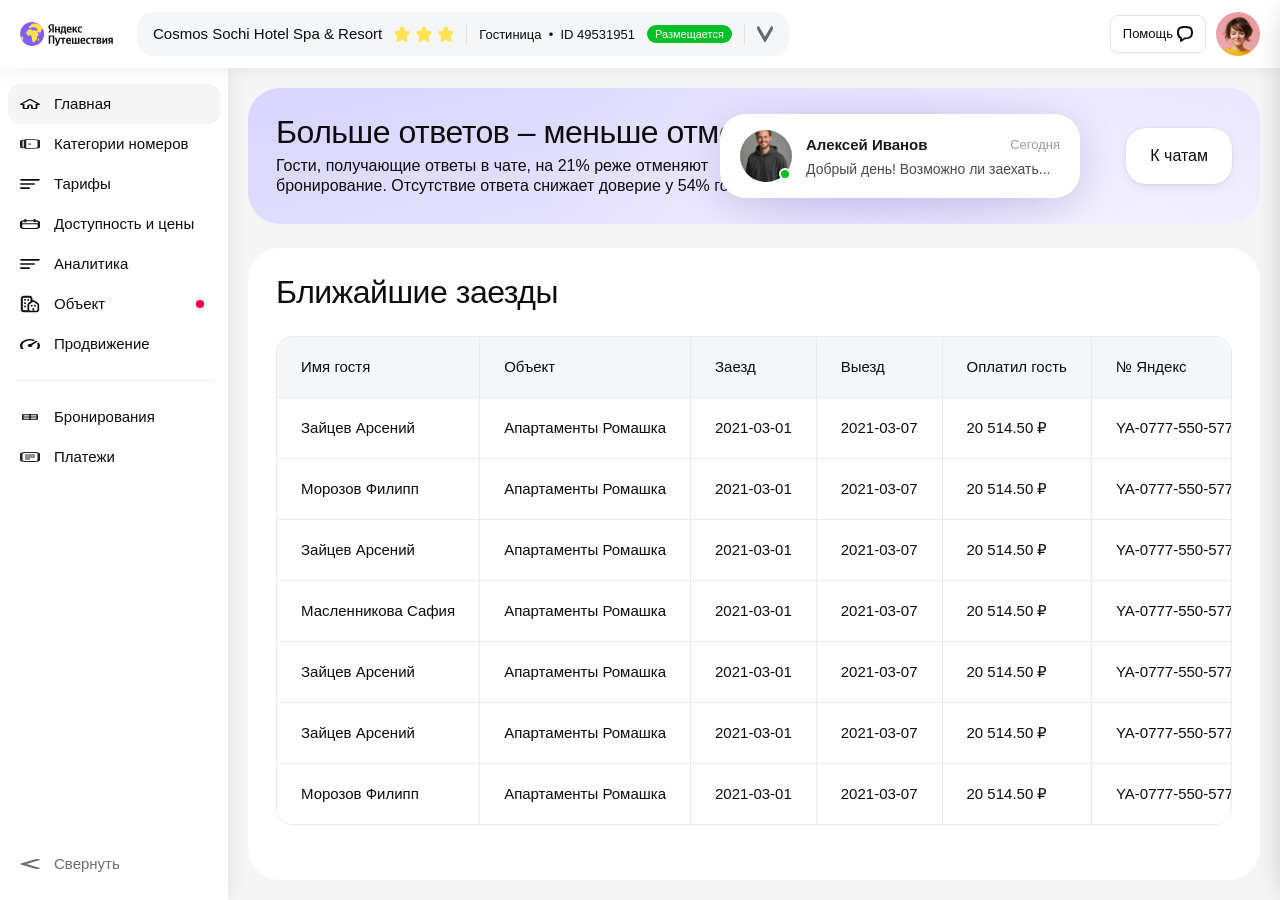
==== commit 9f13ff3d: "fix: move Base2.0 and Fonts inside repo, fix all paths" ====
--- a/index.html
+++ b/index.html
@@ -4,8 +4,8 @@
   <meta charset="UTF-8">
   <meta name="viewport" content="width=device-width, initial-scale=1.0">
   <title>Extranet — Главная</title>
-  <link rel="stylesheet" href="../Base2.0/tokens/tokens.css">
-  <link rel="stylesheet" href="../Base2.0/styles/fonts.css">
+  <link rel="stylesheet" href="./Base2.0/tokens/tokens.css">
+  <link rel="stylesheet" href="./Base2.0/styles/fonts.css">
   <link rel="stylesheet" href="./styles.css">
   <style>
     /* BookingDrawer */
@@ -63,7 +63,7 @@
       <div class="ex-header__left">
         <!-- Logo -->
         <a href="./index.html" class="ex-logo">
-          <img src="../Base2.0/assets/LogoWrapper.svg" alt="Яндекс Путешествия">
+          <img src="./Base2.0/assets/LogoWrapper.svg" alt="Яндекс Путешествия">
         </a>
 
           <!-- Hotel selector -->
--- a/Base2.0/styles/fonts.css
+++ b/Base2.0/styles/fonts.css
@@ -7,7 +7,7 @@
 /* YS Display */
 @font-face {
   font-family: 'YS Display';
-  src: url('../../Fonts/YS Display/YS Display-Regular.ttf') format('truetype');
+  src: url('../Fonts/YS%20Display/YS%20Display-Regular.ttf') format('truetype');
   font-weight: 400;
   font-style: normal;
   font-display: swap;
@@ -15,7 +15,7 @@
 
 @font-face {
   font-family: 'YS Display';
-  src: url('../../Fonts/YS Display/YS Display-Medium.ttf') format('truetype');
+  src: url('../Fonts/YS%20Display/YS%20Display-Medium.ttf') format('truetype');
   font-weight: 500;
   font-style: normal;
   font-display: swap;
@@ -23,7 +23,7 @@
 
 @font-face {
   font-family: 'YS Display';
-  src: url('../../Fonts/YS Display/YS Display-Bold.ttf') format('truetype');
+  src: url('../Fonts/YS%20Display/YS%20Display-Bold.ttf') format('truetype');
   font-weight: 700;
   font-style: normal;
   font-display: swap;
@@ -31,7 +31,7 @@
 
 @font-face {
   font-family: 'YS Display';
-  src: url('../../Fonts/YS Display/YS Display-Light.ttf') format('truetype');
+  src: url('../Fonts/YS%20Display/YS%20Display-Light.ttf') format('truetype');
   font-weight: 300;
   font-style: normal;
   font-display: swap;
@@ -40,7 +40,7 @@
 /* YS Text */
 @font-face {
   font-family: 'YS Text';
-  src: url('../../Fonts/YS Text/YS Text-Regular.ttf') format('truetype');
+  src: url('../Fonts/YS%20Text/YS%20Text-Regular.ttf') format('truetype');
   font-weight: 400;
   font-style: normal;
   font-display: swap;
@@ -48,7 +48,7 @@
 
 @font-face {
   font-family: 'YS Text';
-  src: url('../../Fonts/YS Text/YS Text-Medium.ttf') format('truetype');
+  src: url('../Fonts/YS%20Text/YS%20Text-Medium.ttf') format('truetype');
   font-weight: 500;
   font-style: normal;
   font-display: swap;
@@ -56,7 +56,7 @@
 
 @font-face {
   font-family: 'YS Text';
-  src: url('../../Fonts/YS Text/YS Text-Bold.ttf') format('truetype');
+  src: url('../Fonts/YS%20Text/YS%20Text-Bold.ttf') format('truetype');
   font-weight: 700;
   font-style: normal;
   font-display: swap;
@@ -64,7 +64,7 @@
 
 @font-face {
   font-family: 'YS Text';
-  src: url('../../Fonts/YS Text/YS Text-Light.ttf') format('truetype');
+  src: url('../Fonts/YS%20Text/YS%20Text-Light.ttf') format('truetype');
   font-weight: 300;
   font-style: normal;
   font-display: swap;
@@ -72,7 +72,7 @@
 
 @font-face {
   font-family: 'YS Text';
-  src: url('../../Fonts/YS Text/YS Text-Regular Italic.ttf') format('truetype');
+  src: url('../Fonts/YS%20Text/YS%20Text-Regular%20Italic.ttf') format('truetype');
   font-weight: 400;
   font-style: italic;
   font-display: swap;
@@ -80,7 +80,7 @@
 
 @font-face {
   font-family: 'YS Text';
-  src: url('../../Fonts/YS Text/YS Text-Medium Italic.ttf') format('truetype');
+  src: url('../Fonts/YS%20Text/YS%20Text-Medium%20Italic.ttf') format('truetype');
   font-weight: 500;
   font-style: italic;
   font-display: swap;
@@ -89,7 +89,7 @@
 /* YS Text Cond */
 @font-face {
   font-family: 'YS Text Cond';
-  src: url('../../Fonts/YS Text Cond/YS Text Cond-Regular.ttf') format('truetype');
+  src: url('../Fonts/YS%20Text%20Cond/YS%20Text%20Cond-Regular.ttf') format('truetype');
   font-weight: 400;
   font-style: normal;
   font-display: swap;
@@ -97,7 +97,7 @@
 
 @font-face {
   font-family: 'YS Text Cond';
-  src: url('../../Fonts/YS Text Cond/YS Text Cond-Medium.ttf') format('truetype');
+  src: url('../Fonts/YS%20Text%20Cond/YS%20Text%20Cond-Medium.ttf') format('truetype');
   font-weight: 500;
   font-style: normal;
   font-display: swap;
@@ -105,7 +105,7 @@
 
 @font-face {
   font-family: 'YS Text Cond';
-  src: url('../../Fonts/YS Text Cond/YS Text Cond-Bold.ttf') format('truetype');
+  src: url('../Fonts/YS%20Text%20Cond/YS%20Text%20Cond-Bold.ttf') format('truetype');
   font-weight: 700;
   font-style: normal;
   font-display: swap;
@@ -113,7 +113,7 @@
 
 @font-face {
   font-family: 'YS Text Cond';
-  src: url('../../Fonts/YS Text Cond/YS Text Cond-Heavy.ttf') format('truetype');
+  src: url('../Fonts/YS%20Text%20Cond/YS%20Text%20Cond-Heavy.ttf') format('truetype');
   font-weight: 800;
   font-style: normal;
   font-display: swap;
